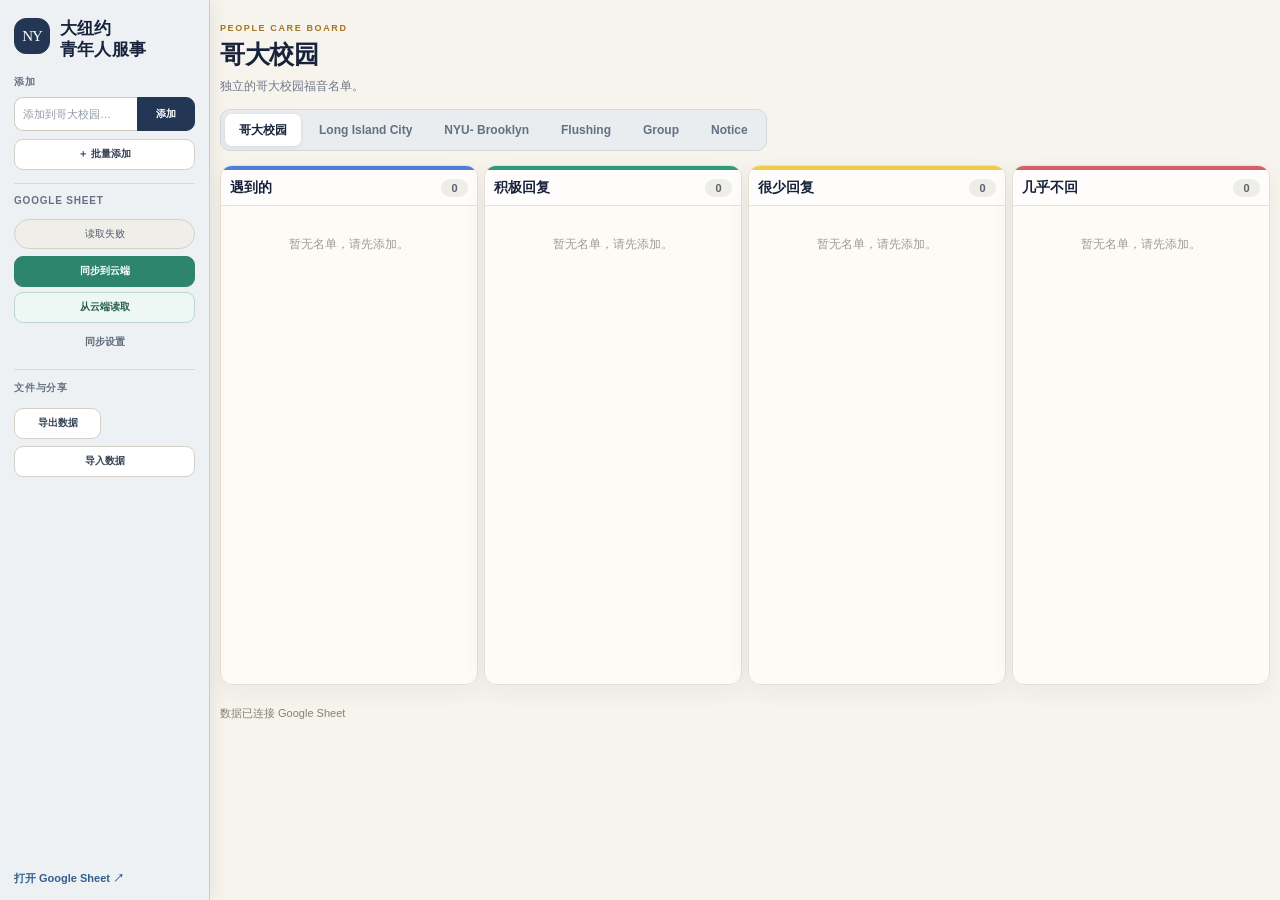
==== index.html @ de9e8e7b "Update index.html" ====
<!DOCTYPE html>
<html lang="zh-CN">
<head>
<meta charset="utf-8">
<meta name="viewport" content="width=device-width, initial-scale=1">
<title>大纽约青年人服事</title>
<link rel="icon" type="image/png" href="favicon.png">
<style>
  :root{
    --ink:#17233b; --muted:#6f7787; --paper:#fffdf8; --canvas:#f4f1e9;
    --line:#e5e0d5; --navy:#14233d; --navy-2:#223a61; --gold:#d6a954;
    --pool:#4f7ed9; --yes:#2c9b77; --maybe:#f2c94c; --no:#d45f68;
  }
  *{ box-sizing:border-box; }
  html{ color-scheme:light; }
  body{ margin:0; min-height:100vh; color:var(--ink); background:var(--canvas); font-family:"Avenir Next","PingFang SC","Microsoft YaHei",-apple-system,BlinkMacSystemFont,"Segoe UI",sans-serif; }
  button,input,textarea{ font:inherit; }
  button{ color:inherit; }
  header{ position:relative; overflow:hidden; color:#fff; background:linear-gradient(120deg,var(--navy) 0%,#1a3153 62%,#294b71 100%); }
  header::after{ content:""; position:absolute; width:380px; height:380px; right:-130px; top:-230px; border:70px solid rgba(214,169,84,.13); border-radius:50%; }
  .header-inner{ position:relative; z-index:1; max-width:1240px; margin:0 auto; padding:30px 28px 34px; display:flex; align-items:center; justify-content:space-between; gap:24px; }
  .brand{ display:flex; align-items:center; gap:16px; }
  .brand-mark{ width:48px; height:48px; display:grid; place-items:center; flex:0 0 auto; border:1px solid rgba(255,255,255,.25); border-radius:15px; color:#ffe3a5; background:rgba(255,255,255,.09); font-family:Georgia,serif; font-size:19px; letter-spacing:-1px; box-shadow:inset 0 1px rgba(255,255,255,.16); }
  .eyebrow{ margin:0 0 4px; color:#e9c77f; font-size:11px; font-weight:700; letter-spacing:.18em; text-transform:uppercase; }
  header h1{ margin:0; font-family:Georgia,"Songti SC",serif; font-size:clamp(25px,3vw,36px); font-weight:600; letter-spacing:.02em; }
  .subtitle{ margin:6px 0 0; color:rgba(255,255,255,.68); font-size:13px; }
  .sync-indicator{ min-width:132px; padding:9px 13px; border:1px solid rgba(255,255,255,.16); border-radius:999px; background:rgba(0,0,0,.12); color:rgba(255,255,255,.78); font-size:12px; text-align:center; }
  main{ width:min(1240px,calc(100% - 40px)); margin:0 auto; padding:24px 0 42px; }
  .control-panel{ margin-top:-18px; position:relative; z-index:2; padding:16px; border:1px solid rgba(221,215,202,.9); border-radius:18px; background:rgba(255,253,248,.97); box-shadow:0 15px 40px rgba(28,38,55,.10); }
  .toolbar{ display:flex; flex-wrap:wrap; align-items:center; gap:9px; }
  .add-group{ display:flex; flex:1 1 330px; min-width:260px; }
  .toolbar input[type="text"]{ width:100%; min-height:42px; padding:10px 14px; border:1px solid var(--line); border-right:0; border-radius:11px 0 0 11px; outline:none; background:#fff; color:var(--ink); }
  .toolbar input[type="text"]:focus{ border-color:#8ea5c4; box-shadow:0 0 0 3px rgba(79,126,217,.10); }
  .toolbar button,.bulk button{ min-height:38px; padding:8px 12px; border:1px solid var(--line); border-radius:10px; background:#fff; cursor:pointer; font-size:12px; font-weight:650; transition:transform .14s ease,border-color .14s ease,box-shadow .14s ease,background .14s ease; }
  .toolbar button:hover,.bulk button:hover{ transform:translateY(-1px); border-color:#c4bbab; box-shadow:0 5px 12px rgba(27,39,58,.08); }
  #addBtn{ min-width:86px; border-color:var(--navy); border-radius:0 11px 11px 0; color:#fff; background:var(--navy); }
  #addBtn:hover{ background:var(--navy-2); }
  #googleSaveBtn{ color:#fff; border-color:#2c856c; background:#2c856c; }
  #googleLoadBtn{ color:#285d50; border-color:#bad8cf; background:#edf8f4; }
  .toolbar-divider{ width:1px; height:28px; background:var(--line); margin:0 2px; }
  .bulk{ display:none; margin-top:14px; padding:16px; border:1px solid #ded7c8; border-radius:13px; background:#faf7ef; }
  .bulk-head{ display:flex; gap:8px; align-items:baseline; margin-bottom:8px; }
  .bulk textarea{ width:100%; min-height:110px; padding:11px 12px; resize:vertical; border:1px solid var(--line); border-radius:10px; outline:none; background:#fff; }
  .bulk textarea:focus{ border-color:#8ea5c4; }
  .bulk-actions{ display:flex; gap:10px; align-items:center; margin-top:9px; }
  .small,.muted{ color:var(--muted); font-size:12px; }
  .section-heading{ display:flex; justify-content:space-between; align-items:end; gap:20px; margin:27px 2px 13px; }
  .section-heading h2,.panel-heading h2{ margin:0; font-family:Georgia,"Songti SC",serif; font-size:20px; font-weight:600; }
  .section-heading p,.panel-heading p{ margin:3px 0 0; color:var(--muted); font-size:12px; }
  .columns{ display:grid; grid-template-columns:repeat(4,minmax(0,1fr)); gap:13px; }
  .col{ min-height:360px; display:flex; flex-direction:column; overflow:hidden; border:1px solid var(--line); border-radius:16px; background:rgba(255,253,248,.86); box-shadow:0 7px 24px rgba(30,39,54,.055); }
  .col h3{ margin:0; padding:15px 15px 13px; display:flex; justify-content:space-between; align-items:center; border-top:4px solid; border-bottom:1px solid var(--line); background:rgba(255,255,255,.58); font-size:14px; }
  .col[data-status="pool"] h3{ border-top-color:var(--pool); }.col[data-status="yes"] h3{ border-top-color:var(--yes); }.col[data-status="maybe"] h3{ border-top-color:var(--maybe); }.col[data-status="no"] h3{ border-top-color:var(--no); }
  .count{ min-width:27px; padding:3px 8px; border-radius:999px; color:#596174; background:#efede7; font-size:11px; font-weight:700; text-align:center; }
  .list{ flex:1; padding:11px; display:grid; grid-auto-rows:min-content; gap:8px; }
  .item{ position:relative; min-width:0; padding:10px 9px 10px 13px; display:flex; justify-content:space-between; align-items:center; gap:8px; overflow:hidden; border:1px solid #e5e1d8; border-radius:11px; background:#fff; cursor:grab; user-select:none; box-shadow:0 2px 6px rgba(20,35,61,.035); transition:transform .14s ease,border-color .14s ease,box-shadow .14s ease; }
  .item.gender-male,.item.gender-female{ border-color:#e5e1d8; background:#fff; }
  .item::before{ content:""; position:absolute; left:0; top:7px; bottom:7px; width:5px; border-radius:0 5px 5px 0; background:#c9cdd4; }
  .list .item.gender-male::before{ background:#287fc9; }
  .list .item.gender-female::before{ background:#dc5687; }
  .item:hover{ transform:translateY(-1px); border-color:#ccc3b4; box-shadow:0 7px 16px rgba(20,35,61,.08); }
  .item.dragging,.btag.dragging{ opacity:.55; transform:scale(.98); }
  .item .name{ min-width:0; overflow:hidden; text-overflow:ellipsis; white-space:nowrap; font-size:14px; font-weight:650; }
  .item .actions{ display:flex; flex:0 0 auto; gap:5px; }
  .chip{ min-height:26px; padding:3px 8px; border:1px solid #ddd8cd; border-radius:8px; color:#5d6573; background:#fbfaf7; cursor:pointer; font-size:11px; }
  .chip:hover{ color:var(--navy); border-color:#b9c5d5; background:#f2f6fb; }
  .chip.has-note::after{ content:" •"; color:#c88b21; }
  .chip.icon-btn{ width:27px; height:27px; padding:5px; display:inline-flex; align-items:center; justify-content:center; }
  .chip.icon-btn svg{ width:14px; height:14px; fill:none; stroke:currentColor; stroke-width:1.8; stroke-linecap:round; stroke-linejoin:round; }
  .empty{ padding:24px 8px; color:#a09b91; font-size:12px; text-align:center; }
  .drop-hint{ outline:2px dashed #9eafc8; outline-offset:-6px; background:#f2f6fb; }
  .bottom-panel{ margin-top:20px; padding:20px; border:1px solid var(--line); border-radius:18px; background:var(--paper); box-shadow:0 8px 28px rgba(30,39,54,.06); }
  .panel-heading{ display:flex; justify-content:space-between; align-items:start; gap:18px; margin-bottom:15px; }
  .bottom-rows{ display:grid; grid-template-columns:repeat(3,minmax(0,1fr)); gap:13px; }
  .bcol{ min-height:116px; padding:14px; border:1px solid #e3ded3; border-radius:13px; background:#faf8f3; }
  .bcol h4{ margin:0 0 11px; display:flex; align-items:center; gap:7px; font-size:13px; }
  .bcol h4::before{ content:""; width:8px; height:8px; border-radius:50%; background:#6780a3; }
  .bcol[data-bcat="member"] h4::before{ background:var(--yes); }.bcol[data-bcat="baptism"] h4::before{ background:#7189b8; }.bcol[data-bcat="friend"] h4::before{ background:var(--gold); }
  .bcount{ color:var(--muted); font-size:11px; }
  .blist{ min-height:48px; display:flex; flex-wrap:wrap; align-content:flex-start; gap:7px; }
  .btag{ padding:7px 10px; border:1px solid #ded9ce; border-radius:999px; background:#fff; cursor:grab; user-select:none; font-size:12px; line-height:1; }
  .btag.gender-male{ color:#185f9c !important; border-color:#287fc9 !important; background:#fff !important; box-shadow:inset 5px 0 #287fc9; }
  .btag.gender-female{ color:#a82e5b !important; border-color:#dc5687 !important; background:#fff !important; box-shadow:inset 5px 0 #dc5687; }
  .bcol[data-bcat="member"] .btag{ color:#246a56; border-color:#cae2da; background:#f0f8f5; }.bcol[data-bcat="baptism"] .btag{ color:#425b8b; border-color:#d2daeb; background:#f2f5fb; }.bcol[data-bcat="friend"] .btag{ color:#7c5b20; border-color:#ead9b8; background:#fff8e9; }
  .panel-note{ margin:12px 1px 0; color:var(--muted); font-size:11px; }
  .note-dialog{ width:min(470px,calc(100% - 28px)); padding:0; overflow:hidden; border:1px solid #dfd8cb; border-radius:18px; color:var(--ink); background:var(--paper); box-shadow:0 28px 80px rgba(15,27,45,.28); }
  .note-dialog::backdrop{ background:rgba(12,23,40,.56); backdrop-filter:blur(3px); }
  .note-dialog form{ padding:23px; }
  .note-dialog h2{ margin:0 0 5px; font-family:Georgia,"Songti SC",serif; font-size:22px; }
  .dialog-hint{ margin:0 0 17px; color:var(--muted); font-size:12px; }
  .note-dialog label{ display:block; margin:12px 0 6px; color:#4e5869; font-size:12px; font-weight:700; }
  #personNameInput,#personNoteInput{ width:100%; padding:10px 12px; border:1px solid var(--line); border-radius:10px; outline:none; color:var(--ink); background:#fff; }
  #personNoteInput{ min-height:150px; resize:vertical; }
  #personNameInput:focus,#personNoteInput:focus{ border-color:#7893b8; box-shadow:0 0 0 3px rgba(79,126,217,.11); }
  #personNameInput[readonly],#personNoteInput[readonly]{ background:#f3f1eb; cursor:default; }
  .gender-field{ margin-top:12px; }
  .gender-field>span{ display:block; margin-bottom:7px; color:#4e5869; font-size:12px; font-weight:700; }
  .gender-options{ display:flex; gap:20px; align-items:center; }
  .gender-option{ display:inline-flex; align-items:center; gap:6px; margin:0; color:#384152; font-size:13px; font-weight:500; cursor:pointer; }
  .gender-option input{ width:16px; height:16px; margin:0; accent-color:#3c6f9f; }
  .dialog-actions{ display:flex; justify-content:flex-end; gap:8px; margin-top:17px; }
  .dialog-actions button{ padding:8px 14px; border:1px solid var(--line); border-radius:9px; background:#fff; cursor:pointer; font-size:12px; font-weight:650; }
  .dialog-actions .primary{ color:#fff; border-color:var(--navy); background:var(--navy); }.dialog-actions .danger{ margin-right:auto; color:#b63f4a; border-color:#ebc8cb; }.dialog-actions .danger:hover{ background:#fff1f2; }
  footer{ padding:3px 20px 28px; color:#858074; font-size:11px; text-align:center; } footer a{ color:#315f8e; text-decoration:none; border-bottom:1px solid #a8bfd4; }
  @media(max-width:1000px){ .columns{grid-template-columns:repeat(2,1fr)} .col{min-height:280px} .sync-indicator{display:none} }
  @media(max-width:650px){ .header-inner{padding:23px 20px 31px}.brand-mark{width:42px;height:42px} main{width:min(100% - 24px,1240px);padding-top:15px}.control-panel{padding:12px}.toolbar-divider{display:none}.toolbar>button{flex:1 1 calc(50% - 8px)}.add-group{flex-basis:100%}.columns{grid-template-columns:1fr}.col{min-height:220px}.bottom-rows{grid-template-columns:1fr}.section-heading,.panel-heading{align-items:start;flex-direction:column;gap:4px}.bottom-panel{padding:15px}.bulk-head{align-items:start;flex-direction:column}.bulk-actions{align-items:start;flex-direction:column} }

  /* 全新应用布局：左侧操作台 + 右侧工作区 */
  .app-shell{ min-height:100vh; display:grid; grid-template-columns:286px minmax(0,1fr); }
  .sidebar{ position:sticky; top:0; height:100vh; overflow:auto; display:flex; flex-direction:column; padding:27px 22px 20px; color:#fff; background:linear-gradient(165deg,#111f36 0%,#172c49 68%,#1d3858 100%); box-shadow:10px 0 35px rgba(18,31,51,.12); }
  .sidebar header{ overflow:visible; flex:0 0 auto; background:none; }
  .sidebar header::after{ display:none; }
  .sidebar .brand{ align-items:flex-start; gap:12px; }
  .sidebar .brand-mark{ width:42px; height:42px; border-radius:12px; }
  .sidebar header h1{ max-width:170px; font-size:21px; line-height:1.25; }
  .sidebar .eyebrow{ margin-bottom:3px; font-size:8px; }
  .sidebar .subtitle{ margin:15px 0 0; padding-bottom:20px; border-bottom:1px solid rgba(255,255,255,.12); font-size:12px; }
  .control-panel{ margin:0; padding:23px 0 0; border:0; border-radius:0; color:#fff; background:none; box-shadow:none; }
  .tool-label{ margin:0 0 8px; color:rgba(255,255,255,.48); font-size:9px; font-weight:800; letter-spacing:.14em; text-transform:uppercase; }
  .control-panel button{ min-height:38px; border:1px solid rgba(255,255,255,.13); border-radius:9px; color:rgba(255,255,255,.84); background:rgba(255,255,255,.065); cursor:pointer; font-size:11px; font-weight:650; transition:background .15s ease,border-color .15s ease,transform .15s ease; }
  .control-panel button:hover{ transform:translateY(-1px); border-color:rgba(255,255,255,.24); background:rgba(255,255,255,.12); }
  .sidebar .add-group{ min-width:0; display:grid; grid-template-columns:1fr 58px; margin-bottom:8px; }
  .sidebar .add-group input{ width:100%; min-width:0; min-height:41px; padding:9px 11px; border:1px solid rgba(255,255,255,.16); border-right:0; border-radius:9px 0 0 9px; outline:none; color:#fff; background:rgba(255,255,255,.08); }
  .sidebar .add-group input::placeholder{ color:rgba(255,255,255,.38); }
  .sidebar .add-group input:focus{ border-color:rgba(230,195,125,.65); box-shadow:none; }
  .sidebar #addBtn{ min-width:0; border-color:#d8ad59; border-radius:0 9px 9px 0; color:#182841; background:#e0b864; }
  .wide-btn{ width:100%; }
  .side-section{ margin-top:22px; padding-top:18px; border-top:1px solid rgba(255,255,255,.11); display:grid; gap:7px; }
  .sidebar .sync-indicator{ display:block; min-width:0; margin-bottom:2px; padding:7px 9px; border-color:rgba(255,255,255,.10); color:rgba(255,255,255,.58); background:rgba(0,0,0,.10); font-size:10px; }
  .control-panel .sync-primary{ border-color:#4b9c82; color:#fff; background:#327c67; }
  .control-panel .text-btn{ min-height:28px; border:0; color:rgba(255,255,255,.48); background:transparent; }
  .utility-grid{ display:grid; grid-template-columns:1fr 1fr; gap:7px; }
  .utility-grid button:last-child{ grid-column:1/-1; }
  .sidebar .bulk{ margin-top:9px; padding:11px; border-color:rgba(255,255,255,.12); color:#fff; background:rgba(0,0,0,.12); }
  .sidebar .bulk-head{ flex-direction:column; align-items:flex-start; gap:2px; }
  .sidebar .bulk textarea{ min-height:82px; border-color:rgba(255,255,255,.15); color:#fff; background:rgba(255,255,255,.07); }
  .sidebar .bulk textarea::placeholder{ color:rgba(255,255,255,.35); }
  .sidebar .bulk-actions{ align-items:flex-start; flex-direction:column; }
  .sidebar .small,.sidebar .muted{ color:rgba(255,255,255,.48); font-size:10px; }
  .sheet-link{ margin-top:auto; padding-top:22px; color:#e0bf7d; font-size:11px; text-decoration:none; }
  .workspace{ width:auto; max-width:none; margin:0; padding:34px 34px 20px; overflow:hidden; }
  .workspace-heading{ display:flex; align-items:end; justify-content:space-between; margin:0 0 21px; }
  .workspace-heading h2{ margin:0; font-family:Georgia,"Songti SC",serif; font-size:30px; font-weight:600; }
  .workspace-heading>div>p:last-child{ margin:7px 0 0; color:var(--muted); font-size:12px; }
  .eyebrow.dark{ margin-bottom:5px; color:#a67524; font-size:9px; }
  .workspace-layout{ display:grid; grid-template-columns:minmax(0,1fr) 255px; gap:17px; align-items:start; }
  .columns{ grid-template-columns:repeat(2,minmax(0,1fr)); gap:15px; }
  .col{ min-height:290px; border-radius:18px; }
  .col h3{ padding:14px 15px 12px; border-top-width:5px; }
  .bottom-panel{ position:sticky; top:20px; margin:0; min-height:595px; padding:18px; border-radius:18px; }
  .bottom-panel .panel-heading{ margin-bottom:16px; }
  .bottom-panel .panel-heading h2{ font-size:19px; }
  .bottom-rows{ grid-template-columns:1fr; gap:12px; }
  .bcol{ min-height:170px; }
  .blist{ min-height:100px; }
  .panel-note{ margin-top:15px; line-height:1.6; }
  .workspace footer{ padding:21px 0 0; text-align:left; }
  @media(max-width:1050px){ .app-shell{grid-template-columns:240px minmax(0,1fr)}.sidebar{padding-left:17px;padding-right:17px}.workspace{padding:28px 24px}.workspace-layout{grid-template-columns:1fr}.bottom-panel{position:static;min-height:0}.bottom-rows{grid-template-columns:repeat(3,minmax(0,1fr))}.bcol{min-height:120px}.blist{min-height:55px} }
  @media(max-width:760px){ .app-shell{display:block}.sidebar{position:relative;height:auto;overflow:visible;padding:20px}.sidebar header h1{max-width:none}.sidebar .subtitle{padding-bottom:15px}.control-panel{padding-top:16px}.side-section{margin-top:14px;padding-top:14px}.sheet-link{display:inline-block;margin-top:18px;padding-top:0}.workspace{padding:25px 14px}.workspace-heading h2{font-size:26px}.columns{grid-template-columns:1fr}.col{min-height:220px}.bottom-rows{grid-template-columns:1fr}.utility-grid{grid-template-columns:repeat(3,1fr)}.utility-grid button:last-child{grid-column:auto} }

  /* 紧凑桌面布局：同屏显示四个状态列 */
  .app-shell{ grid-template-columns:210px minmax(0,1fr); }
  .sidebar{ padding:18px 14px 14px; }
  .sidebar .brand-mark{ width:36px; height:36px; }
  .sidebar header h1{ max-width:128px; font-size:17px; }
  .sidebar .subtitle{ margin-top:10px; padding-bottom:13px; font-size:10px; }
  .control-panel{ padding-top:14px; }
  .control-panel button{ min-height:31px; font-size:10px; }
  .sidebar .add-group input{ min-height:34px; padding:6px 8px; font-size:11px; }
  .side-section{ margin-top:13px; padding-top:11px; gap:5px; }
  .workspace{ padding:23px 19px 15px; }
  .workspace-heading{ margin-bottom:14px; }
  .workspace-heading h2{ font-size:25px; }
  .workspace-layout{ grid-template-columns:minmax(0,1fr) 180px; gap:9px; }
  .columns{ grid-template-columns:repeat(4,minmax(0,1fr)); gap:8px; }
  .col{ min-height:520px; border-radius:12px; }
  .col h3{ padding:9px 9px 8px; border-top-width:4px; }
  .col .list{ padding:6px; gap:5px; }
  .col .item{ padding:7px 5px 7px 9px; gap:3px; border-radius:8px; }
  .col .item .name{ font-size:11px; }
  .col .item .actions{ gap:2px; }
  .col .chip{ min-height:22px; padding:2px 4px; font-size:9px; }
  .col .chip.icon-btn{ width:22px; height:22px; padding:4px; }
  .bottom-panel{ top:12px; min-height:520px; padding:11px; border-radius:12px; }
  .bottom-panel .panel-heading{ margin-bottom:11px; }
  .bottom-panel .panel-heading h2{ font-size:16px; }
  .bcol{ min-height:140px; padding:9px; }
  .blist{ min-height:78px; gap:4px; }
  .btag{ padding:5px 7px; font-size:10px; }
  @media(max-width:1150px){ .workspace-layout{grid-template-columns:1fr}.bottom-panel{position:static;min-height:0}.bottom-rows{grid-template-columns:repeat(3,minmax(0,1fr))}.bcol{min-height:105px}.blist{min-height:48px} }
  @media(max-width:900px){ .columns{grid-template-columns:repeat(2,1fr)}.col{min-height:280px} }
  @media(max-width:760px){ .app-shell{display:block}.columns{grid-template-columns:1fr}.sidebar{padding:18px}.workspace{padding:22px 12px} }

  /* 分类置顶 */
  .workspace-layout{ width:100%; min-width:0; display:flex; flex-direction:column; align-items:stretch; gap:10px; }
  .bottom-panel{ position:static; order:-1; min-height:0; padding:12px; }
  .bottom-panel .panel-heading{ margin-bottom:9px; }
  .bottom-rows{ grid-template-columns:repeat(3,minmax(0,1fr)); gap:9px; }
  .bcol{ min-height:82px; }
  .blist{ min-height:38px; }
  .board-area{ order:1; width:100%; min-width:0; }
  .board-area .columns{ width:100%; }
  @media(max-width:760px){ .bottom-rows{grid-template-columns:1fr} }

  /* 最大化四列看板宽度 */
  .app-shell{ grid-template-columns:210px minmax(0,1fr); }
  .sidebar{ padding-left:14px; padding-right:14px; }
  .sidebar .brand{ gap:10px; }
  .sidebar .brand-mark{ width:36px; height:36px; font-size:15px; }
  .sidebar header h1{ max-width:135px; font-size:17px; }
  .sidebar .eyebrow{ display:none; }
  .workspace{ padding-left:10px; padding-right:10px; }
  .columns{ grid-template-columns:repeat(4,minmax(0,1fr)); gap:6px; }
  .col .item{ padding:10px 7px 10px 11px; }
  .col .item .name{ font-size:15px; line-height:1.3; }
  .col .chip{ min-height:25px; padding:3px 6px; font-size:10px; }
  .col .chip.icon-btn{ width:25px; height:25px; padding:5px; }
  .bottom-panel{ padding:8px; }
  .bottom-panel .panel-heading{ display:none; }
  @media(max-width:780px){ .columns{grid-template-columns:repeat(2,1fr)} }
  @media(max-width:580px){ .app-shell{display:block}.columns{grid-template-columns:1fr} }

  /* 详情与编辑使用不同的阅读体验 */
  .note-dialog{ width:min(590px,calc(100% - 28px)); }
  .note-dialog form{ padding:22px 24px; }
  .note-dialog h2{ font-size:19px; line-height:1.35; }
  .note-dialog .dialog-hint{ margin-bottom:14px; font-size:11px; }
  .note-dialog label{ margin-top:10px; font-size:11px; }
  #personNameInput,#personNoteInput{ padding:9px 11px; font-size:13px; }
  #personNoteInput{ min-height:230px; line-height:1.65; }
  .note-dialog.view-mode{ width:min(540px,calc(100% - 28px)); }
  .note-dialog.view-mode form{ padding:27px 29px 23px; }
  .note-dialog.view-mode h2{ padding-bottom:12px; border-bottom:1px solid #e6dfd2; font-family:Georgia,"Songti SC",serif; font-size:22px; }
  .note-dialog.view-mode .dialog-hint{ color:#9a8661; letter-spacing:.08em; }
  .note-dialog.view-mode label[for="personNameInput"],
  .note-dialog.view-mode #personNameInput,
  .note-dialog.view-mode .gender-field{ display:none; }
  .note-dialog.view-mode label[for="personNoteInput"]{ margin-top:17px; color:#9a8661; font-size:10px; letter-spacing:.12em; }
  .note-dialog.view-mode #personNoteInput{ min-height:250px; padding:4px 0; border:0; color:#384152; background:transparent; box-shadow:none; resize:none; font-family:Georgia,"Songti SC",serif; font-size:14px; line-height:1.9; }
  .note-dialog.view-mode .dialog-actions{ margin-top:7px; padding-top:14px; border-top:1px solid #e6dfd2; }
  .note-dialog.edit-mode #personNoteInput{ min-height:280px; }
  @media(max-width:580px){ .note-dialog form,.note-dialog.view-mode form{padding:20px}.note-dialog.view-mode #personNoteInput{min-height:210px}.note-dialog.edit-mode #personNoteInput{min-height:230px} }
  @media(max-width:760px){
    #personNameInput,#personNoteInput,#noticeInput{ font-size:16px; }
    .note-dialog.view-mode #personNoteInput{ font-size:16px; }
  }

  /* 统一为适合中文屏幕阅读的字体 */
  body,button,input,textarea{
    font-family:"PingFang SC","Hiragino Sans GB","Microsoft YaHei","Noto Sans CJK SC",-apple-system,BlinkMacSystemFont,"Segoe UI",sans-serif;
  }
  header h1,.workspace-heading h2,.panel-heading h2,.col h3,.note-dialog h2,
  .note-dialog.view-mode h2,.note-dialog.view-mode #personNoteInput{
    font-family:inherit;
  }
  header h1{ font-weight:650; letter-spacing:.01em; }
  .workspace-heading h2{ font-weight:650; letter-spacing:-.02em; }
  .col h3{ font-weight:650; letter-spacing:0; }
  .note-dialog h2,.note-dialog.view-mode h2{ font-weight:650; letter-spacing:0; }
  .note-dialog.view-mode #personNoteInput{ font-weight:400; letter-spacing:.01em; line-height:1.8; }

  /* 朴素清晰的左侧工具栏 */
  .sidebar{
    color:#263247;
    background:#edf1f4;
    border-right:1px solid #c5cdd7;
    box-shadow:4px 0 14px rgba(30,46,68,.07);
  }
  .workspace{ background:#f7f4ed; }
  .sidebar .brand-mark{
    color:#fff;
    border-color:#233754;
    background:#233754;
    box-shadow:none;
  }
  .sidebar header h1{ color:#17233b; font-weight:700; }
  .sidebar header h1 span{ display:block; }
  .sidebar .subtitle{
    color:#687184;
    border-bottom-color:#ded9cf;
    font-size:11px;
  }
  .tool-label{
    color:#687184;
    font-size:10px;
    letter-spacing:.08em;
  }
  .control-panel{ color:#263247; }
  .control-panel button{
    color:#344054;
    border-color:#d4d0c7;
    background:#fff;
    box-shadow:none;
  }
  .control-panel button:hover{
    color:#17233b;
    border-color:#9ca8b8;
    background:#f3f5f7;
    box-shadow:none;
  }
  .sidebar .add-group input{
    color:#17233b;
    border-color:#cfcac0;
    background:#fff;
  }
  .sidebar .add-group input::placeholder{ color:#9299a5; }
  .sidebar .add-group input:focus{ border-color:#607b9e; }
  .sidebar #addBtn{
    color:#fff;
    border-color:#233754;
    background:#233754;
  }
  .side-section{ border-top-color:#ded9cf; }
  .sidebar .sync-indicator{
    color:#526071;
    border-color:#d4d0c7;
    background:#f0eee8;
  }
  .control-panel .sync-primary{
    color:#fff;
    border-color:#2f7c65;
    background:#2f7c65;
  }
  .control-panel .text-btn{ color:#5f6c7c; background:transparent; }
  .sidebar .bulk{
    color:#263247;
    border-color:#d4d0c7;
    background:#f2f0ea;
  }
  .sidebar .bulk textarea{
    color:#17233b;
    border-color:#cbc6bc;
    background:#fff;
  }
  .sidebar .bulk textarea::placeholder{ color:#999; }
  .sidebar .small,.sidebar .muted{ color:#687184; }
  .sheet-link{ color:#315f8e; font-weight:600; }

  /* 管理系统式双视图 */
  .view-tabs{
    display:flex;
    gap:4px;
    width:max-content;
    margin:0 0 14px;
    padding:4px;
    border:1px solid #d4d8dd;
    border-radius:10px;
    background:#e9edf0;
  }
  .view-tab{
    min-height:32px;
    padding:6px 14px;
    border:0;
    border-radius:7px;
    color:#647083;
    background:transparent;
    cursor:pointer;
    font-size:12px;
    font-weight:650;
  }
  .view-tab.active{
    color:#17233b;
    background:#fff;
    box-shadow:0 1px 5px rgba(30,45,66,.10);
  }
  .workspace-layout{ display:block; }
  .board-area,.bottom-panel{ width:100%; }
  .bottom-panel{ display:none; min-height:0; margin:0; padding:20px; }
  .workspace-layout[data-view="categories"] .board-area{ display:none; }
  .workspace-layout[data-view="categories"] .bottom-panel{ display:block; }
  .workspace-layout[data-view="notice"] .board-area{ display:none; }
  .workspace-layout[data-view="notice"] .notice-panel{ display:block; }
  .category-intro{ margin-bottom:17px; padding-bottom:14px; border-bottom:1px solid #ded9cf; }
  .category-intro h3{ margin:0; color:#17233b; font-size:18px; }
  .category-intro p{ margin:5px 0 0; color:#687184; font-size:11px; }
  .bottom-panel .bottom-rows{ grid-template-columns:repeat(3,minmax(0,1fr)); gap:14px; }
  .bottom-panel .bcol{ min-height:330px; padding:16px; background:#fff; }
  .bottom-panel .blist{ min-height:260px; align-content:flex-start; }
  .bottom-panel .btag{ padding:8px 11px; font-size:12px; }
  .notice-panel{ display:none; width:100%; max-width:820px; padding:22px; border:1px solid #d9d5cc; border-radius:14px; background:#fffdf8; box-shadow:0 7px 24px rgba(30,39,54,.055); }
  .notice-compose{ display:grid; grid-template-columns:minmax(0,1fr) auto; gap:9px; padding-bottom:18px; border-bottom:1px solid #e3ded4; }
  #noticeInput{ width:100%; min-height:42px; padding:10px 12px; border:1px solid #cbc7be; border-radius:9px; outline:none; resize:vertical; font-size:13px; }
  #noticeInput:focus{ border-color:#7188a7; box-shadow:0 0 0 3px rgba(79,126,217,.10); }
  #noticeAddBtn{ align-self:start; min-height:42px; padding:8px 17px; border:1px solid #233754; border-radius:9px; color:#fff; background:#233754; cursor:pointer; font-size:12px; font-weight:650; }
  .notice-list{ display:grid; gap:10px; margin-top:17px; }
  .notice-item{ padding:15px 16px; border-left:4px solid #f2c94c; border-radius:3px 10px 10px 3px; background:#f8f7f3; }
  .notice-text{ margin:0; color:#263247; font-size:13px; line-height:1.7; white-space:pre-wrap; overflow-wrap:anywhere; }
  .notice-meta{ display:flex; justify-content:space-between; align-items:center; gap:10px; margin-top:9px; color:#8a9099; font-size:10px; }
  .notice-actions{ display:flex; gap:5px; }
  .notice-actions button{ padding:3px 7px; border:1px solid #d5d1c8; border-radius:6px; color:#596577; background:#fff; cursor:pointer; font-size:10px; }
  .notice-empty{ padding:35px 10px; color:#969ba3; font-size:12px; text-align:center; }
  @media(max-width:760px){ .view-tabs{width:100%}.view-tab{flex:1}.bottom-panel .bottom-rows{grid-template-columns:1fr}.bottom-panel .bcol{min-height:180px}.bottom-panel .blist{min-height:110px} }
</style>
</head>
<body>
<div class="app-shell">
<aside class="sidebar">
  <header>
    <div class="brand">
      <div class="brand-mark" aria-hidden="true">NY</div>
      <div>
        <p class="eyebrow">New York Young Gospel</p>
        <h1><span>大纽约</span><span>青年人服事</span></h1>
      </div>
    </div>
  </header>

  <section class="control-panel" aria-label="名单工具">
    <p class="tool-label">添加</p>
    <div class="add-group">
      <input id="newName" type="text" placeholder="添加到哥大校园…">
      <button id="addBtn">添加</button>
    </div>
    <button id="toggleBulkBtn" class="wide-btn">＋ 批量添加</button>

    <div id="bulkBox" class="bulk">
      <div class="bulk-head">
        <strong>批量添加</strong>
        <span class="muted">使用换行或逗号分隔姓名</span>
      </div>
      <textarea id="bulkInput" placeholder="张三&#10;李四&#10;王五"></textarea>
      <div class="bulk-actions">
        <button id="bulkAddBtn">添加到遇到的</button>
        <label class="small"><input id="allowDup" type="checkbox"> 允许重名</label>
      </div>
    </div>

    <div class="side-section">
      <p class="tool-label">Google Sheet</p>
      <span id="googleSyncStatus" class="sync-indicator">准备同步</span>
      <button id="googleSaveBtn" class="wide-btn sync-primary">同步到云端</button>
      <button id="googleLoadBtn" class="wide-btn">从云端读取</button>
      <button id="googleSetupBtn" class="text-btn">同步设置</button>
    </div>

    <div class="side-section">
      <p class="tool-label">文件与分享</p>
      <div class="utility-grid">
        <button id="exportBtn">导出数据</button>
        <input id="importFile" type="file" accept=".json" style="display:none">
        <button id="importBtn">导入数据</button>
      </div>
    </div>
  </section>
  <a class="sheet-link" href="https://docs.google.com/spreadsheets/d/15uMfJDmleLfw2-2PaLVU_8a-zSGn7-T8qbXu_082VXs/edit?usp=sharing" target="_blank" rel="noopener noreferrer">打开 Google Sheet ↗</a>
</aside>

<main class="workspace">
  <div class="workspace-heading">
    <div>
      <p class="eyebrow dark">People Care Board</p>
      <h2 id="workspaceTitle">哥大校园</h2>
      <p id="workspaceDescription">独立的哥大校园福音名单。</p>
    </div>
  </div>

  <nav class="view-tabs" aria-label="工作区视图">
    <button type="button" class="view-tab active" data-view-target="fall2026">哥大校园</button>
    <button type="button" class="view-tab" data-view-target="board">Long Island City</button>
    <button type="button" class="view-tab" data-view-target="nyuBrooklyn">NYU- Brooklyn</button>
    <button type="button" class="view-tab" data-view-target="flushing">Flushing</button>
    <button type="button" class="view-tab" data-view-target="categories">Group</button>
    <button type="button" class="view-tab" data-view-target="notice">Notice</button>
  </nav>

  <div class="workspace-layout" data-view="board">
    <section class="board-area" aria-label="邀请进度">
      <div class="columns">
        <section class="col" data-status="pool">
          <h3><span>遇到的</span><span class="count" id="count-pool">0</span></h3>
          <div class="list" id="list-pool"></div>
        </section>
        <section class="col" data-status="yes">
          <h3><span>积极回复</span><span class="count" id="count-yes">0</span></h3>
          <div class="list" id="list-yes"></div>
        </section>
        <section class="col" data-status="maybe">
          <h3><span>很少回复</span><span class="count" id="count-maybe">0</span></h3>
          <div class="list" id="list-maybe"></div>
        </section>
        <section class="col" data-status="no">
          <h3><span>几乎不回</span><span class="count" id="count-no">0</span></h3>
          <div class="list" id="list-no"></div>
        </section>
      </div>
    </section>

    <section class="bottom-panel">
      <div class="category-intro">
        <h3>按身份整理名单</h3>
        <p>在三个区域之间拖动姓名，即可更新归类。</p>
      </div>
      <div class="bottom-rows">
        <div class="bcol" data-bcat="member">
          <h4>弟兄姊妹 <span class="bcount" id="bcount-member">0</span></h4>
          <div class="blist" id="list-member"></div>
        </div>
        <div class="bcol" data-bcat="baptism">
          <h4>预备受浸 <span class="bcount" id="bcount-baptism">0</span></h4>
          <div class="blist" id="list-baptism"></div>
        </div>
        <div class="bcol" data-bcat="friend">
          <h4>福音朋友 <span class="bcount" id="bcount-friend">0</span></h4>
          <div class="blist" id="list-friend"></div>
        </div>
      </div>
      <p class="panel-note">新增默认进入「福音朋友」</p>
    </section>

    <section class="notice-panel" aria-label="公告">
      <div class="notice-compose">
        <textarea id="noticeInput" rows="2" placeholder="写一条新公告…"></textarea>
        <button type="button" id="noticeAddBtn">发布公告</button>
      </div>
      <div id="noticeList" class="notice-list"></div>
    </section>
  </div>
  <footer>数据已连接 Google Sheet</footer>
</main>
</div>
<dialog id="personNoteDialog" class="note-dialog">
  <form method="dialog">
    <h2 id="personNoteTitle">详情</h2>
    <p id="personNoteHint" class="dialog-hint">查看详细信息。</p>
    <label for="personNameInput">姓名</label>
    <input id="personNameInput" type="text">
    <div class="gender-field" role="group" aria-label="性别">
      <div class="gender-options">
        <label class="gender-option"><input type="radio" name="personGender" value="male"> 男</label>
        <label class="gender-option"><input type="radio" name="personGender" value="female"> 女</label>
      </div>
    </div>
    <label for="personNoteInput">备注</label>
    <textarea id="personNoteInput" placeholder="记录联系方式、邀请进度或其他信息…"></textarea>
    <div class="dialog-actions">
      <button type="button" id="deletePersonBtn" class="danger">删除</button>
      <button type="button" id="cancelPersonNoteBtn">关闭</button>
      <button type="submit" id="savePersonNoteBtn" class="primary" value="save">保存</button>
    </div>
  </form>
</dialog>
<script>
(function(){
  const $  = (sel)=>document.querySelector(sel);
  const $$ = (sel)=>Array.from(document.querySelectorAll(sel));
  const storeKey = 'invite_manager_v2';
  const cloudBaseKey = 'invite_manager_cloud_base_v1';

  const MAIN_STATUS_LABEL = { pool:"遇到的", yes:"积极回复", maybe:"很少回复", no:"几乎不回" };
  const FALL_STATUS_LABEL = { pool:"遇到的", yes:"积极回复", maybe:"很少回复", no:"几乎不回" };
  let activeListKey = 'fall2026';

  function updateStatusHeadings(){
    const labels = activeListKey === 'main' ? MAIN_STATUS_LABEL : FALL_STATUS_LABEL;
    ['pool','yes','maybe','no'].forEach(status=>{
      const title = document.querySelector(`.col[data-status="${status}"] h3 span:first-child`);
      if(title) title.textContent = labels[status];
    });
  }

  function emptyListData(){
    return {
      people: [], statuses: {},
      order: { pool:[], yes:[], maybe:[], no:[] },
      personNotes: {}
    };
  }

  function getListData(state, key=activeListKey){
    if(key === 'main') return state;
    state.campaigns = state.campaigns || {};
    state.campaigns[key] = state.campaigns[key] || emptyListData();
    return state.campaigns[key];
  }

  // —— 下方分类映射：id -> 'member' | 'baptism' | 'friend'
  function ensureBottomTypes(state){
    if(!state.bottomTypes) state.bottomTypes = {};
    const fallPeople = state.campaigns?.fall2026?.people || [];
    const nyuPeople = state.campaigns?.nyuBrooklyn?.people || [];
    const flushingPeople = state.campaigns?.flushing?.people || [];
    const allPeople = (state.people||[]).concat(fallPeople, nyuPeople, flushingPeople);
    const valid = new Set(allPeople.map(p=>p.id));
    Object.keys(state.bottomTypes).forEach(id=>{ if(!valid.has(id)) delete state.bottomTypes[id]; });
    allPeople.forEach(p=>{ if(!state.bottomTypes[p.id]) state.bottomTypes[p.id] = 'friend'; });
  }

  // —— 载入（带自修复：四列顺序 + 底部分类/顺序）
  function load(){
    const raw = localStorage.getItem(storeKey);
    if(!raw){
      const init = {
        people: [], statuses: {}, history: [],
        order: { pool:[], yes:[], maybe:[], no:[] },
        bottomTypes: {},
        bottomOrder: { member:[], baptism:[], friend:[] },
        personNotes: {}, // personId -> note 文本
        deletedPeople: { main:[], fall2026:[], nyuBrooklyn:[], flushing:[] },
        campaigns: { fall2026: emptyListData(), nyuBrooklyn: emptyListData(), flushing: emptyListData() },
        notices: []
      };
      localStorage.setItem(storeKey, JSON.stringify(init));
      return init;
    }
    let state; try{ state = JSON.parse(raw); }catch{ state = {}; }

    if(!state.people)   state.people   = [];
    if(!state.statuses) state.statuses = {};
    if(!state.history)  state.history  = [];
    if(!state.order)    state.order    = { pool:[], yes:[], maybe:[], no:[] };
    if(!state.bottomTypes)  state.bottomTypes  = {};
    if(!state.bottomOrder)  state.bottomOrder  = { member:[], baptism:[], friend:[] };
    if(!state.personNotes) state.personNotes = {};
    if(!state.deletedPeople) state.deletedPeople = { main:[], fall2026:[], nyuBrooklyn:[], flushing:[] };
    if(!Array.isArray(state.deletedPeople.main)) state.deletedPeople.main = [];
    if(!Array.isArray(state.deletedPeople.fall2026)) state.deletedPeople.fall2026 = [];
    if(!Array.isArray(state.deletedPeople.nyuBrooklyn)) state.deletedPeople.nyuBrooklyn = [];
    if(!Array.isArray(state.deletedPeople.flushing)) state.deletedPeople.flushing = [];
    if(!state.campaigns) state.campaigns = {};
    if(!state.campaigns.fall2026) state.campaigns.fall2026 = emptyListData();
    if(!state.campaigns.nyuBrooklyn) state.campaigns.nyuBrooklyn = emptyListData();
    if(!state.campaigns.flushing) state.campaigns.flushing = emptyListData();
    if(!Array.isArray(state.notices)) state.notices = [];

    const fall = state.campaigns.fall2026;
    if(!fall.people) fall.people = [];
    if(!fall.statuses) fall.statuses = {};
    if(!fall.order) fall.order = { pool:[], yes:[], maybe:[], no:[] };
    if(!fall.personNotes) fall.personNotes = {};

    const nyu = state.campaigns.nyuBrooklyn;
    if(!nyu.people) nyu.people = [];
    if(!nyu.statuses) nyu.statuses = {};
    if(!nyu.order) nyu.order = { pool:[], yes:[], maybe:[], no:[] };
    if(!nyu.personNotes) nyu.personNotes = {};


    const flushing = state.campaigns.flushing;
    if(!flushing.people) flushing.people = [];
    if(!flushing.statuses) flushing.statuses = {};
    if(!flushing.order) flushing.order = { pool:[], yes:[], maybe:[], no:[] };
    if(!flushing.personNotes) flushing.personNotes = {};

    ensureBottomTypes(state);

    // 顶部四列顺序自修复
    const validIds = new Set(state.people.map(p=>p.id));
    const bySt = { pool:[], yes:[], maybe:[], no:[] };
    state.people.forEach(p=>{
      const st = state.statuses[p.id] || 'pool';
      bySt[st].push(p.id);
    });
    ['pool','yes','maybe','no'].forEach(st=>{
      state.order[st] = (state.order[st]||[]).filter(id => validIds.has(id) && bySt[st].includes(id));
      bySt[st].forEach(id=>{ if(!state.order[st].includes(id)) state.order[st].push(id); });
    });

    // 开学季四列顺序自修复（独立于主名单）
    const fallIds = new Set(fall.people.map(p=>p.id));
    const fallBySt = { pool:[], yes:[], maybe:[], no:[] };
    fall.people.forEach(p=> fallBySt[fall.statuses[p.id] || 'pool'].push(p.id));
    ['pool','yes','maybe','no'].forEach(st=>{
      fall.order[st] = (fall.order[st]||[]).filter(id=>fallIds.has(id) && fallBySt[st].includes(id));
      fallBySt[st].forEach(id=>{ if(!fall.order[st].includes(id)) fall.order[st].push(id); });
    });

    // NYU- Brooklyn 四列顺序自修复（独立名单）
    const nyuIds = new Set(nyu.people.map(p=>p.id));
    const nyuBySt = { pool:[], yes:[], maybe:[], no:[] };
    nyu.people.forEach(p=> nyuBySt[nyu.statuses[p.id] || 'pool'].push(p.id));
    ['pool','yes','maybe','no'].forEach(st=>{
      nyu.order[st] = (nyu.order[st]||[]).filter(id=>nyuIds.has(id) && nyuBySt[st].includes(id));
      nyuBySt[st].forEach(id=>{ if(!nyu.order[st].includes(id)) nyu.order[st].push(id); });
    });


    // Flushing 四列顺序自修复（独立名单）
    const flushingIds = new Set(flushing.people.map(p=>p.id));
    const flushingBySt = { pool:[], yes:[], maybe:[], no:[] };
    flushing.people.forEach(p=> flushingBySt[flushing.statuses[p.id] || 'pool'].push(p.id));
    ['pool','yes','maybe','no'].forEach(st=>{
      flushing.order[st] = (flushing.order[st]||[]).filter(id=>flushingIds.has(id) && flushingBySt[st].includes(id));
      flushingBySt[st].forEach(id=>{ if(!flushing.order[st].includes(id)) flushing.order[st].push(id); });
    });

    // Group 顺序自修复（主名单 + 开学季名单）
    const bottomValidIds = new Set([...validIds, ...fallIds, ...nyuIds, ...flushingIds]);
    ['member','baptism','friend'].forEach(k=>{
      state.bottomOrder[k] = [...new Set(state.bottomOrder[k]||[])]
        .filter(id=>bottomValidIds.has(id) && state.bottomTypes[id] === k);
    });
    state.people.concat(fall.people, nyu.people, flushing.people).forEach(p=>{
      const cat = state.bottomTypes[p.id] || 'friend';
      const arr = state.bottomOrder[cat];
      if(!arr.includes(p.id)) arr.push(p.id);
    });

    return state;
  }
  let autoSyncEnabled = false;
  let autoSyncTimer = null;
  let localChangesPending = false;
  let localRevision = 0;
  let syncInFlight = false;
  let syncRetryDelay = 2000;

  function save(state){
    localStorage.setItem(storeKey, JSON.stringify(state));
    localRevision += 1;
    if(autoSyncEnabled){
      localChangesPending = true;
      scheduleAutoSync();
    }
  }

  function loadCloudBase(){
    try{ return JSON.parse(localStorage.getItem(cloudBaseKey) || 'null'); }catch(_){ return null; }
  }

  function saveCloudBase(state){
    if(state) localStorage.setItem(cloudBaseKey, JSON.stringify(state));
  }

  function normalizedName(name){ return (name||'').trim().replace(/\s+/g,' '); }
  function existsByName(data, name){
    const target = name.toLowerCase();
    return data.people.some(p => (p.name||'').trim().toLowerCase() === target);
  }

  function addPerson(name, allowDup=false){
    const state = load();
    const data = getListData(state);
    const nm = normalizedName(name);
    if(!nm) return;
    if(!allowDup && existsByName(data, nm)) return;
    const id = 'p_' + Math.random().toString(36).slice(2,10);
    data.people.push({id, name: nm});
    data.statuses[id] = 'pool';

    // 最新添加的人放在“邀请”最前面。
    if(!data.order) data.order = { pool:[], yes:[], maybe:[], no:[] };
    data.order.pool.unshift(id);

    // 下方分类与顺序
    ensureBottomTypes(state);
    state.bottomTypes[id] = 'friend';
    if(!state.bottomOrder) state.bottomOrder = { member:[], baptism:[], friend:[] };
    state.bottomOrder.friend.unshift(id);

    save(state); render();
  }

  function bulkAdd(text, allowDup=false){
    const sep = /[,\n\r;、，；]+/;
    const parts = (text||'').split(sep).map(s => normalizedName(s)).filter(Boolean);
    const state = load();
    const data = getListData(state);
    const addedIds = [];
    parts.forEach(nm=>{
      if(!allowDup && existsByName(data, nm)) return;
      const id = 'p_' + Math.random().toString(36).slice(2,10);
      data.people.push({id, name: nm});
      data.statuses[id] = 'pool';
      if(!data.order) data.order = { pool:[], yes:[], maybe:[], no:[] };
      addedIds.push(id);
      ensureBottomTypes(state);
      if(!state.bottomOrder) state.bottomOrder = { member:[], baptism:[], friend:[] };
      state.bottomTypes[id] = 'friend';
    });
    // 整批放到最前面，并保持本次输入的姓名顺序。
    data.order.pool = addedIds.concat(data.order.pool);
    state.bottomOrder.friend = addedIds.concat(state.bottomOrder.friend);
    save(state); render();
  }

  function setStatus(id, status){
    const state = load();
    getListData(state).statuses[id] = status;
    save(state);
    render();
  }

  // —— 渲染
  function render(){
    const state = load();
    const data = getListData(state);
    const lists = { pool: $('#list-pool'), yes: $('#list-yes'), maybe: $('#list-maybe'), no: $('#list-no') };
    Object.values(lists).forEach(ul => ul.innerHTML='');

    const id2p = {}; (data.people||[]).forEach(p=> id2p[p.id]=p);

    ['pool','yes','maybe','no'].forEach(st=>{
      const ul = lists[st];
      let ids = (data.order && data.order[st]) ? data.order[st].slice() : [];
      if(!ids || ids.length === 0){
        ids = (data.people||[])
          .filter(p => (data.statuses[p.id] || 'pool') === st)
          .map(p => p.id);
      }
      let has = false;
      ids.forEach(id=>{
        const p = id2p[id];
        if(!p) return;
        const cur = data.statuses[p.id] || 'pool';
        if(cur !== st) return;
        const el = document.createElement('div');
        el.className = 'item' + (p.gender === 'male' ? ' gender-male' : (p.gender === 'female' ? ' gender-female' : ''));
        el.draggable = true; el.dataset.id = p.id;
        el.innerHTML = `
          <span class="name">${escapeHTML(p.name)}</span>
          <span class="actions">
            <button class="chip${(data.personNotes[p.id]||'').trim() ? ' has-note' : ''}" data-action="details">详情</button>
            <button class="chip icon-btn" data-action="rename" title="编辑姓名和备注" aria-label="编辑姓名和备注">
              <svg viewBox="0 0 24 24" aria-hidden="true"><path d="M12 20h9"/><path d="M16.5 3.5a2.12 2.12 0 0 1 3 3L8 18l-4 1 1-4Z"/></svg>
            </button>
          </span>`;
        ul.appendChild(el); has = true;
      });
      if(!has) ul.innerHTML = '<div class="empty">暂无名单，请先添加。</div>';
    });

    enableDnDSortable();     // 顶部四列：可插队拖拽 + 跨列
    enableItemActions();
    renderCounts();
    renderBottomPanel();
    renderNotices();

  }

  function renderCounts(){
    const state = load();
    const data = getListData(state);
    const counts = { pool:0, yes:0, no:0, maybe:0 };
    data.people.forEach(p => { counts[data.statuses[p.id] || 'pool']++; });
    $('#count-pool').textContent = counts.pool;
    $('#count-yes').textContent = counts.yes;
    $('#count-no').textContent = counts.no;
    $('#count-maybe').textContent = counts.maybe;
  }

  function renderNotices(){
    const state = load();
    const list = $('#noticeList');
    if(!list) return;
    list.innerHTML = '';
    const notices = (state.notices||[]).slice().sort((a,b)=>(b.createdAt||'').localeCompare(a.createdAt||''));
    if(!notices.length){
      list.innerHTML = '<div class="notice-empty">还没有公告</div>';
      return;
    }
    notices.forEach(notice=>{
      const item = document.createElement('article');
      item.className = 'notice-item';
      const text = document.createElement('p');
      text.className = 'notice-text';
      text.textContent = notice.text || '';
      const meta = document.createElement('div');
      meta.className = 'notice-meta';
      const time = document.createElement('span');
      time.textContent = notice.createdAt ? new Date(notice.createdAt).toLocaleString('zh-CN') : '';
      const actions = document.createElement('span');
      actions.className = 'notice-actions';
      actions.innerHTML = '<button type="button" data-action="edit">编辑</button><button type="button" data-action="delete">删除</button>';
      actions.addEventListener('click', e=>{
        const action = e.target.dataset.action;
        if(!action) return;
        const latest = load();
        const target = (latest.notices||[]).find(n=>n.id===notice.id);
        if(!target) return;
        if(action === 'edit'){
          const value = prompt('编辑公告：', target.text || '');
          if(value === null || !value.trim()) return;
          target.text = value.trim();
          target.updatedAt = new Date().toISOString();
        }else if(action === 'delete'){
          if(!confirm('确定删除这条公告？')) return;
          latest.notices = latest.notices.filter(n=>n.id!==notice.id);
        }
        save(latest);
        renderNotices();
      });
      meta.append(time, actions);
      item.append(text, meta);
      list.appendChild(item);
    });
  }

  function addNotice(){
    const input = $('#noticeInput');
    const text = (input.value||'').trim();
    if(!text) return;
    const state = load();
    state.notices = state.notices || [];
    state.notices.push({ id:'n_'+Math.random().toString(36).slice(2,10), text, createdAt:new Date().toISOString() });
    input.value = '';
    save(state);
    renderNotices();
  }

  // —— 下方分类（按 bottomOrder 渲染 + 兜底）
  function renderBottomPanel(){
    const state = load();
    ensureBottomTypes(state);
    if(!state.bottomOrder) state.bottomOrder = { member: [], baptism: [], friend: [] };

    const memberList = document.getElementById('list-member');
    const baptismList = document.getElementById('list-baptism');
    const friendList = document.getElementById('list-friend');
    memberList.innerHTML = ''; baptismList.innerHTML = ''; friendList.innerHTML = '';

    const fallPeople = state.campaigns?.fall2026?.people || [];
    const nyuPeople = state.campaigns?.nyuBrooklyn?.people || [];
    const flushingPeople = state.campaigns?.flushing?.people || [];
    const allPeople = (state.people||[]).concat(fallPeople, nyuPeople, flushingPeople);
    const fallIds = new Set(fallPeople.map(p=>p.id));
    const id2p = {}; allPeople.forEach(p=> id2p[p.id]=p);

    let memberIds = (state.bottomOrder.member||[]).slice();
    let baptismIds = (state.bottomOrder.baptism||[]).slice();
    let friendIds = (state.bottomOrder.friend||[]).slice();

    allPeople.forEach(p=>{
      const cat = state.bottomTypes[p.id] || 'friend';
      if(cat === 'member'){
        if(!memberIds.includes(p.id)) memberIds.push(p.id);
      }else if(cat === 'baptism'){
        if(!baptismIds.includes(p.id)) baptismIds.push(p.id);
      }else{
        if(!friendIds.includes(p.id)) friendIds.push(p.id);
      }
    });

    let memberCnt=0, baptismCnt=0, friendCnt=0;
    const renderedIds = new Set();
    memberIds.forEach(id=>{
      const p = id2p[id]; if(!p || renderedIds.has(id)) return;
      renderedIds.add(id);
      const tag = document.createElement('div');
      tag.className = 'btag' + (p.gender === 'male' ? ' gender-male' : (p.gender === 'female' ? ' gender-female' : '')); tag.draggable = true; tag.dataset.id = id;
      tag.textContent = p.name || '';
      memberList.appendChild(tag); memberCnt++;
    });
    baptismIds.forEach(id=>{
      const p = id2p[id]; if(!p || renderedIds.has(id)) return;
      renderedIds.add(id);
      const tag = document.createElement('div');
      tag.className = 'btag' + (p.gender === 'male' ? ' gender-male' : (p.gender === 'female' ? ' gender-female' : '')); tag.draggable = true; tag.dataset.id = id;
      tag.textContent = p.name || '';
      baptismList.appendChild(tag); baptismCnt++;
    });
    friendIds.forEach(id=>{
      const p = id2p[id]; if(!p || renderedIds.has(id)) return;
      renderedIds.add(id);
      const tag = document.createElement('div');
      tag.className = 'btag' + (p.gender === 'male' ? ' gender-male' : (p.gender === 'female' ? ' gender-female' : '')); tag.draggable = true; tag.dataset.id = id;
      tag.textContent = p.name || '';
      friendList.appendChild(tag); friendCnt++;
    });

    document.getElementById('bcount-member').textContent = memberCnt;
    document.getElementById('bcount-baptism').textContent = baptismCnt;
    document.getElementById('bcount-friend').textContent = friendCnt;

    enableBottomDnDSortable();
  }

  // —— 顶部四列拖拽：列内排序 + 跨列移动 + 持久化
  function enableDnDSortable(){
    const cols = $$('.col .list');
    let draggingEl = null;
    let dropHandled = false;

    function getAfterElement(container, y){
      const els = [...container.querySelectorAll('.item:not(.dragging)')];
      let closest = {offset: Number.NEGATIVE_INFINITY, el: null};
      els.forEach(el=>{
        const box = el.getBoundingClientRect();
        const offset = y - (box.top + box.height/2);
        if(offset < 0 && offset > closest.offset){
          closest = {offset, el};
        }
      });
      return closest.el;
    }

    $$('.item').forEach(el=>{
      el.addEventListener('dragstart', e=>{
        draggingEl = el;
        dropHandled = false;
        el.classList.add('dragging');
        try{ e.dataTransfer.setData('text/plain', el.dataset.id); e.dataTransfer.effectAllowed='move'; }catch(_){}
      });
      el.addEventListener('dragend', ()=>{
        el.classList.remove('dragging');
        draggingEl = null;
        // drop 已经保存过时不再重复保存。
        if(!dropHandled) persistCurrentOrder();
        dropHandled = false;
      });
    });

    cols.forEach(list=>{
      list.addEventListener('dragover', e=>{
        e.preventDefault();
        list.querySelector('.empty')?.remove();
        const after = getAfterElement(list, e.clientY);
        if(!draggingEl) return;
        if(after == null) list.appendChild(draggingEl);
        else list.insertBefore(draggingEl, after);
      });

      list.addEventListener('drop', e=>{
        e.preventDefault();
        dropHandled = true;
        const id = (e.dataTransfer && e.dataTransfer.getData('text/plain')) || (draggingEl && draggingEl.dataset.id);
        const status = list.parentElement.dataset.status; // pool/yes/maybe/no
        if(!id || !status) return;

        const state = load();
        const data = getListData(state);
        if(!data.order) data.order = { pool:[], yes:[], maybe:[], no:[] };

        data.statuses[id] = status;
        ['pool','yes','maybe','no'].forEach(st=>{
          data.order[st] = (data.order[st]||[]).filter(x=>x!==id);
        });

        const ids = [...list.querySelectorAll('.item')].map(x=>x.dataset.id);
        data.order[status] = ids;

        save(state);
        renderCounts();
      });
    });

    function persistCurrentOrder(){
      const state = load();
      const data = getListData(state);
      ['pool','yes','maybe','no'].forEach(st=>{
        const list = document.querySelector(`.col[data-status="${st}"] .list`);
        if(!list) return;
        data.order[st] = [...list.querySelectorAll('.item')].map(x=>x.dataset.id);
      });
      save(state);
    }
  }

  // —— 下方分类拖拽：列内排序 + 跨列移动 + 持久化
  function enableBottomDnDSortable(){
    const memberList = document.getElementById('list-member');
    const baptismList = document.getElementById('list-baptism');
    const friendList = document.getElementById('list-friend');
    const lists = [memberList, baptismList, friendList];
    let draggingEl = null;
    let dropHandled = false;

    function getAfterElement(container, y){
      const els = [...container.querySelectorAll('.btag:not(.dragging)')];
      let closest = {offset: Number.NEGATIVE_INFINITY, el: null};
      els.forEach(el=>{
        const box = el.getBoundingClientRect();
        const offset = y - (box.top + box.height/2);
        if(offset < 0 && offset > closest.offset){
          closest = {offset, el};
        }
      });
      return closest.el;
    }

    lists.forEach(list=>{
      [...list.querySelectorAll('.btag')].forEach(el=>{
        el.addEventListener('dragstart', e=>{
          draggingEl = el;
          dropHandled = false;
          el.classList.add('dragging');
          try{ e.dataTransfer.setData('text/plain', el.dataset.id); e.dataTransfer.effectAllowed='move'; }catch(_){}
        });
        el.addEventListener('dragend', ()=>{
          el.classList.remove('dragging');
          draggingEl = null;
          if(!dropHandled) persistBottomOrder();
          dropHandled = false;
        });
      });
    });

    lists.forEach(list=>{
      list.addEventListener('dragover', e=>{
        e.preventDefault();
        const after = getAfterElement(list, e.clientY);
        if(!draggingEl) return;
        if(after == null) list.appendChild(draggingEl);
        else list.insertBefore(draggingEl, after);
        list.classList.add('drop-hint');
      });
      list.addEventListener('dragleave', e=>{
        if(!list.contains(e.relatedTarget)) list.classList.remove('drop-hint');
      });
      list.addEventListener('drop', e=>{
        e.preventDefault();
        dropHandled = true;
        list.classList.remove('drop-hint');

        const id = (e.dataTransfer && e.dataTransfer.getData('text/plain')) || (draggingEl && draggingEl.dataset.id);
        if(!id) return;

        const state = load();
        if(!state.bottomTypes) state.bottomTypes = {};
        if(!state.bottomOrder) state.bottomOrder = { member:[], baptism:[], friend:[] };

        const targetCat = list.id === 'list-member' ? 'member' : (list.id === 'list-baptism' ? 'baptism' : 'friend');
        state.bottomTypes[id] = targetCat;

        ['member','baptism','friend'].forEach(k=>{
          state.bottomOrder[k] = (state.bottomOrder[k]||[]).filter(x=>x!==id);
        });

        const ids = [...list.querySelectorAll('.btag')].map(x=>x.dataset.id);
        state.bottomOrder[targetCat] = ids;

        save(state);
        document.getElementById('bcount-member').textContent = memberList.querySelectorAll('.btag').length;
        document.getElementById('bcount-baptism').textContent = baptismList.querySelectorAll('.btag').length;
        document.getElementById('bcount-friend').textContent = friendList.querySelectorAll('.btag').length;
      });
    });

    function persistBottomOrder(){
      const state = load();
      if(!state.bottomOrder) state.bottomOrder = { member:[], baptism:[], friend:[] };
      state.bottomOrder.member = [...memberList.querySelectorAll('.btag')].map(x=>x.dataset.id);
      state.bottomOrder.baptism = [...baptismList.querySelectorAll('.btag')].map(x=>x.dataset.id);
      state.bottomOrder.friend = [...friendList.querySelectorAll('.btag')].map(x=>x.dataset.id);
      save(state);
    }
  }

  // 绑定卡片上的“改名 / 删除”两个按钮，并把顺序/分类一并维护
function enableItemActions(){
  // 先解绑旧事件，避免重复绑定（可选）
  $$('.item .actions .chip').forEach(btn => {
    btn.replaceWith(btn.cloneNode(true));
  });

  $$('.item .actions .chip').forEach(btn => {
    btn.addEventListener('click', ()=>{
      const action = btn.dataset.action;
      const id = btn.closest('.item').dataset.id;
      const state = load();

      if(action === 'details'){
        openPersonNote(id, true);
        return;
      }

      if(action === 'rename'){
        openPersonNote(id, false);
        return;
      }
    });
  });
}

  // —— 点击姓名编辑个人备注
  let editingPersonNoteId = null;

  function deletePerson(id){
    const state = load();
    const data = getListData(state);
    state.deletedPeople = state.deletedPeople || { main:[], fall2026:[], nyuBrooklyn:[], flushing:[] };
    const deletedKey = activeListKey;
    state.deletedPeople[deletedKey] = state.deletedPeople[deletedKey] || [];
    if(!state.deletedPeople[deletedKey].includes(id)) state.deletedPeople[deletedKey].push(id);
    data.people = (data.people||[]).filter(p=>p.id !== id);
    if(data.statuses) delete data.statuses[id];
    if(data.personNotes) delete data.personNotes[id];
    ['pool','yes','maybe','no'].forEach(st=>{
      data.order[st] = (data.order[st]||[]).filter(x=>x !== id);
    });
    if(state.bottomTypes) delete state.bottomTypes[id];
    ['member','baptism','friend'].forEach(cat=>{
      state.bottomOrder[cat] = (state.bottomOrder[cat]||[]).filter(x=>x !== id);
    });
    save(state);
  }

  function openPersonNote(id, readOnly=false){
    const state = load();
    const data = getListData(state);
    const person = (data.people||[]).find(p=>p.id === id);
    if(!person) return;
    editingPersonNoteId = id;
    const dialog = $('#personNoteDialog');
    dialog.classList.toggle('view-mode', readOnly);
    dialog.classList.toggle('edit-mode', !readOnly);
    $('#personNoteTitle').textContent = readOnly ? (person.name || '详情') : '编辑资料';
    $('#personNoteHint').textContent = readOnly ? '个人详情' : '修改姓名与备注';
    $('#personNameInput').value = person.name || '';
    $$('input[name="personGender"]').forEach(input=>{
      input.checked = input.value === person.gender;
      input.disabled = readOnly;
    });
    $('#personNoteInput').value = (data.personNotes && data.personNotes[id]) || '';
    $('#personNoteInput').placeholder = readOnly ? '暂无备注' : '记录联系方式、邀请进度或其他信息…';
    $('#personNameInput').readOnly = readOnly;
    $('#personNoteInput').readOnly = readOnly;
    $('#personNameInput').tabIndex = readOnly ? -1 : 0;
    $('#personNoteInput').tabIndex = readOnly ? -1 : 0;
    $('#savePersonNoteBtn').style.display = readOnly ? 'none' : '';
    $('#deletePersonBtn').style.display = readOnly ? 'none' : '';
    $('#cancelPersonNoteBtn').textContent = readOnly ? '关闭' : '取消';
    $('#personNoteDialog').returnValue = '';
    $('#personNoteDialog').showModal();
    if(!readOnly) requestAnimationFrame(()=>$('#personNameInput').focus());
  }

  // —— 工具
  function escapeHTML(str){
    return (str||'').replace(/[&<>"']/g, s=>({
      '&':'&amp;','<':'&lt;','>':'&gt;','"':'&quot;',"'":'&#39;'
    })[s]);
  }

  // —— JSON 备份/恢复 & 下载本页
  function exportJSON(){
    const state = load();
    const blob = new Blob([JSON.stringify(state, null, 2)], {type: 'application/json'});
    const url = URL.createObjectURL(blob);
    const a = document.createElement('a');
    a.href = url; a.download = 'invite_manager_backup.json';
    a.click(); URL.revokeObjectURL(url);
  }
  function importJSON(file){
    const reader = new FileReader();
    reader.onload = (e)=>{
      try{
        const obj = JSON.parse(e.target.result);
        if(!obj.people || !obj.statuses || !Array.isArray(obj.history)){
          alert('文件格式不正确'); return;
        }
        if(!obj.order) obj.order = { pool:[], yes:[], maybe:[], no:[] };
        if(!obj.bottomTypes) obj.bottomTypes = {};
        if(!obj.bottomOrder) obj.bottomOrder = { member:[], baptism:[], friend:[] };
        if(!obj.notes) obj.notes = {};
        if(!obj.personNotes) obj.personNotes = {};
        save(obj); render(); alert('导入成功');
      }catch(err){ alert('解析失败：' + err.message); }
    };
    reader.readAsText(file);
  }
  // —— Google Sheet 云同步
  const GOOGLE_SCRIPT_URL_KEY = 'invite_manager_google_script_url';
  const DEFAULT_GOOGLE_SCRIPT_URL = 'https://script.google.com/macros/s/AKfycbyMFQf63WaCWHGHMFWNIwab7Qda0cGupq4Q3upB5hS3ake43Xpe3K3Wkqka2vGh6Q-gTw/exec';

  function getGoogleScriptUrl(){
    return (localStorage.getItem(GOOGLE_SCRIPT_URL_KEY) || DEFAULT_GOOGLE_SCRIPT_URL).trim();
  }

  function setSyncStatus(msg){
    const el = document.getElementById('googleSyncStatus');
    if(el) el.textContent = msg || '';
  }

  function setupGoogleSync(){
    const current = getGoogleScriptUrl();
    const url = prompt('请粘贴部署后的 Google Apps Script Web App URL：', current);
    if(url === null) return;
    const v = url.trim();
    if(!v){
      localStorage.removeItem(GOOGLE_SCRIPT_URL_KEY);
      setSyncStatus('Google 同步地址已清除');
      return;
    }
    localStorage.setItem(GOOGLE_SCRIPT_URL_KEY, v);
    setSyncStatus('Google 同步已设置');
  }

  function scheduleAutoSync(){
    clearTimeout(autoSyncTimer);
    setSyncStatus('等待自动同步…');
    autoSyncTimer = setTimeout(()=>syncToGoogleSheet(true), 700);
  }

  function scheduleSyncRetry(){
    clearTimeout(autoSyncTimer);
    const delay = syncRetryDelay;
    setSyncStatus('上传失败，' + Math.ceil(delay / 1000) + ' 秒后自动重试…');
    autoSyncTimer = setTimeout(()=>syncToGoogleSheet(true), delay);
    syncRetryDelay = Math.min(syncRetryDelay * 2, 60000);
  }

  async function syncToGoogleSheet(silent=false){
    const url = getGoogleScriptUrl();
    if(!url){ alert('请先点击“设置 Google 同步”，粘贴 Apps Script Web App URL。'); return; }
    // 自动同步只允许由真实的本地编辑触发；单纯打开、停留或关闭页面绝不上传。
    if(silent && !localChangesPending) return;
    if(syncInFlight) return;
    syncInFlight = true;
    setSyncStatus('正在同步…');
    try{
      const state = load();
      const baseState = loadCloudBase();
      const revisionAtStart = localRevision;
      // 兼容 Google Sheet 旧版脚本：个人备注既保存在 personNotes，
      // 也附加到每个人的 note 字段，供表格的 note 列直接读取。
      state.personNotes = state.personNotes || {};
      state.people = (state.people||[]).map(person=>({
        ...person,
        note: state.personNotes[person.id] || ''
      }));
      const fallData = getListData(state, 'fall2026');
      fallData.people = (fallData.people||[]).map(person=>({
        ...person,
        note: fallData.personNotes[person.id] || '',
        category: state.bottomTypes?.[person.id] || 'friend'
      }));
      const nyuData = getListData(state, 'nyuBrooklyn');
      nyuData.people = (nyuData.people||[]).map(person=>({
        ...person,
        note: nyuData.personNotes[person.id] || '',
        category: state.bottomTypes?.[person.id] || 'friend'
      }));
      const flushingData = getListData(state, 'flushing');
      flushingData.people = (flushingData.people||[]).map(person=>({
        ...person,
        note: flushingData.personNotes[person.id] || '',
        category: state.bottomTypes?.[person.id] || 'friend'
      }));
      // 同步过程只更新本地缓存，不再调用 save()，避免触发下一轮自动同步。
      localStorage.setItem(storeKey, JSON.stringify(state));

      const controller = new AbortController();
      const timeoutId = setTimeout(()=>controller.abort(), 45000);
      const res = await fetch(url, {
        method:'POST',
        headers:{'Content-Type':'text/plain;charset=utf-8'},
        body: JSON.stringify({ action:'save', state, baseState }),
        signal: controller.signal
      });
      clearTimeout(timeoutId);
      if(!res.ok) throw new Error('HTTP ' + res.status);
      const data = await res.json();
      if(data && data.code === 'STALE_STATE'){
        setSyncStatus('云端已有更新，请刷新');
        if(!silent) alert('云端名单已被其他人更新。为避免覆盖对方的数据，本次保存已停止。请刷新网页后再编辑。');
        return;
      }
      if(!data || !data.ok) throw new Error((data && data.error) || '同步失败');
      syncRetryDelay = 2000;
      if(data.state) saveCloudBase(data.state);
      // 云端会合并其他设备刚保存的人员。当前同步期间若本机没有新改动，
      // 立即采用合并后的版本，避免下一次操作仍基于旧名单。
      if(data.state && localRevision === revisionAtStart){
        localStorage.setItem(storeKey, JSON.stringify(data.state));
        localChangesPending = false;
        render();
      }else if(data.state){
        // 请求发出后本机又发生了编辑：只接收新的云端版本号，
        // 保留本机较新的内容，并立刻安排下一轮同步。
        const latestLocal = load();
        latestLocal.cloudVersion = data.state.cloudVersion;
        localStorage.setItem(storeKey, JSON.stringify(latestLocal));
        localChangesPending = true;
        scheduleAutoSync();
      }else{
        localChangesPending = localRevision !== revisionAtStart;
        if(localChangesPending) scheduleAutoSync();
      }
      setSyncStatus(localChangesPending ? '有新修改，继续同步…' : '已同步 ' + new Date().toLocaleTimeString());
      if(!silent) alert('已同步到 Google Sheet');
    }catch(err){
      console.error(err);
      const message = err.name === 'AbortError' ? '请求超时' : err.message;
      setSyncStatus('同步失败：' + message);
      if(localChangesPending && autoSyncEnabled) scheduleSyncRetry();
      if(!silent) alert('同步失败：' + message + '\n\n系统会自动重试；请确认 Apps Script 已部署为 Web App，并允许访问。');
    }finally{
      syncInFlight = false;
    }
  }

  async function loadFromGoogleSheet(silent=false){
    const url = getGoogleScriptUrl();
    if(!url){ alert('请先点击“设置 Google 同步”，粘贴 Apps Script Web App URL。'); return; }
    if(!silent && !confirm('从 Google Sheet 读取会覆盖当前浏览器里的实时名单。继续吗？')) return;
    if(silent && localChangesPending) return;
    setSyncStatus('正在读取…');
    try{
      const sep = url.includes('?') ? '&' : '?';
      const res = await fetch(url + sep + 'action=load&_=' + Date.now());
      const data = await res.json();
      if(!data || !data.ok) throw new Error((data && data.error) || '读取失败');
      if(!data.state) throw new Error('Google Sheet 中还没有云端数据');
      const state = data.state;
      if(!state.people || !state.statuses || !Array.isArray(state.history)) throw new Error('云端数据格式不正确');
      // 兼容表格按 people[].note 返回个人备注的格式。
      state.personNotes = state.personNotes || {};
      state.people.forEach(person=>{
        if(person && person.id && typeof person.note === 'string'){
          state.personNotes[person.id] = person.note;
        }
      });
      const fallData = getListData(state, 'fall2026');
      fallData.people.forEach(person=>{
        if(person && person.id && typeof person.note === 'string'){
          fallData.personNotes[person.id] = person.note;
        }
      });
      const nyuData = getListData(state, 'nyuBrooklyn');
      nyuData.people.forEach(person=>{
        if(person && person.id && typeof person.note === 'string'){
          nyuData.personNotes[person.id] = person.note;
        }
      });
      const flushingData = getListData(state, 'flushing');
      flushingData.people.forEach(person=>{
        if(person && person.id && typeof person.note === 'string'){
          flushingData.personNotes[person.id] = person.note;
        }
      });
      localStorage.setItem(storeKey, JSON.stringify(state));
      saveCloudBase(state);
      render();
      setSyncStatus('已读取 ' + new Date().toLocaleTimeString());
      if(!silent) alert('已从 Google Sheet 读取');
    }catch(err){
      console.error(err);
      setSyncStatus('读取失败');
      if(!silent) alert('读取失败：' + err.message);
    }
  }

  async function startAutomaticGoogleSync(){
    setSyncStatus('正在读取云端数据…');
    await loadFromGoogleSheet(true);
    autoSyncEnabled = true;
  }

  // —— 事件绑定
  $('#addBtn').addEventListener('click', ()=>{
    const v = $('#newName').value.trim();
    const allowDup = $('#allowDup') ? $('#allowDup').checked : false;
    addPerson(v, allowDup);
    $('#newName').value='';
  });
  $('#newName').addEventListener('keypress', (e)=>{ if(e.key==='Enter') $('#addBtn').click(); });
  $('#toggleBulkBtn').addEventListener('click', ()=>{
    const box = $('#bulkBox');
    box.style.display = (box.style.display==='none' || !box.style.display) ? 'block' : 'none';
  });
  $('#bulkAddBtn').addEventListener('click', ()=>{ bulkAdd($('#bulkInput').value, $('#allowDup').checked); $('#bulkInput').value=''; });
  $('#exportBtn').addEventListener('click', exportJSON);
  $('#importBtn').addEventListener('click', ()=> $('#importFile').click());
  $('#importFile').addEventListener('change', (e)=>{ const f=e.target.files[0]; if(f) importJSON(f); e.target.value=''; });
  document.getElementById('googleSetupBtn')?.addEventListener('click', setupGoogleSync);
  document.getElementById('googleSaveBtn')?.addEventListener('click', ()=>syncToGoogleSheet(false));
  document.getElementById('googleLoadBtn')?.addEventListener('click', ()=>loadFromGoogleSheet(false));
  $$('.view-tab').forEach(tab=>{
    tab.addEventListener('click', ()=>{
      const view = tab.dataset.viewTarget || 'board';
      activeListKey = view === 'fall2026' || view === 'nyuBrooklyn' || view === 'flushing' ? view : 'main';
      updateStatusHeadings();
      $('.workspace-layout').dataset.view = view;
      const titles = {
        board: ['Long Island City', '拖动姓名更新进度，点击详情查看个人备注。'],
        categories: ['分组整理', '在弟兄姊妹、预备受浸与福音朋友之间拖动姓名。'],
        fall2026: ['哥大校园', '独立的哥大校园福音名单。'],
        nyuBrooklyn: ['NYU- Brooklyn', '独立的 NYU Brooklyn 福音名单，初始为空。'],
        flushing: ['Flushing', '独立的 Flushing 福音名单，初始为空。'],
        notice: ['Notice', '发布聚会安排、代祷和服事提醒。']
      };
      $('#workspaceTitle').textContent = titles[view][0];
      $('#workspaceDescription').textContent = titles[view][1];
      $('#newName').placeholder = view === 'fall2026' ? '添加到哥大校园…' : (view === 'nyuBrooklyn' ? '添加到 NYU- Brooklyn…' : (view === 'flushing' ? '添加到 Flushing…' : '添加到 Long Island City…'));
      $$('.view-tab').forEach(btn=>{
        const active = btn === tab;
        btn.classList.toggle('active', active);
        btn.setAttribute('aria-selected', active ? 'true' : 'false');
      });
      render();
    });
  });
  $('#noticeAddBtn').addEventListener('click', addNotice);
  $('#noticeInput').addEventListener('keydown', e=>{
    if((e.metaKey || e.ctrlKey) && e.key === 'Enter') addNotice();
  });
  $('#cancelPersonNoteBtn').addEventListener('click', ()=>{
    editingPersonNoteId = null;
    $('#personNoteDialog').close();
  });
  $('#personNoteDialog').addEventListener('click', e=>{
    const dialog = $('#personNoteDialog');
    if(e.target === dialog && dialog.classList.contains('view-mode')){
      editingPersonNoteId = null;
      dialog.close();
    }
  });
  $('#deletePersonBtn').addEventListener('click', ()=>{
    if(!editingPersonNoteId) return;
    const state = load();
    const person = (getListData(state).people||[]).find(p=>p.id === editingPersonNoteId);
    if(!confirm(`确定删除“${person?.name || '该对象'}”？`)) return;
    const id = editingPersonNoteId;
    editingPersonNoteId = null;
    $('#personNoteDialog').close();
    deletePerson(id);
    render();
  });
  $('#personNoteDialog').addEventListener('close', ()=>{
    if($('#personNoteDialog').returnValue !== 'save' || !editingPersonNoteId){
      editingPersonNoteId = null;
      return;
    }
    const state = load();
    const data = getListData(state);
    const person = (data.people||[]).find(p=>p.id === editingPersonNoteId);
    const name = normalizedName($('#personNameInput').value);
    if(person && name) person.name = name;
    const selectedGender = document.querySelector('input[name="personGender"]:checked');
    if(person){
      if(selectedGender) person.gender = selectedGender.value;
      else delete person.gender;
    }
    data.personNotes = data.personNotes || {};
    const note = $('#personNoteInput').value.trim();
    if(note) data.personNotes[editingPersonNoteId] = note;
    else delete data.personNotes[editingPersonNoteId];
    editingPersonNoteId = null;
    save(state);
    render();
  });

  // —— 初始化
  render();
  startAutomaticGoogleSync();
})();
</script>
</body>
</html>
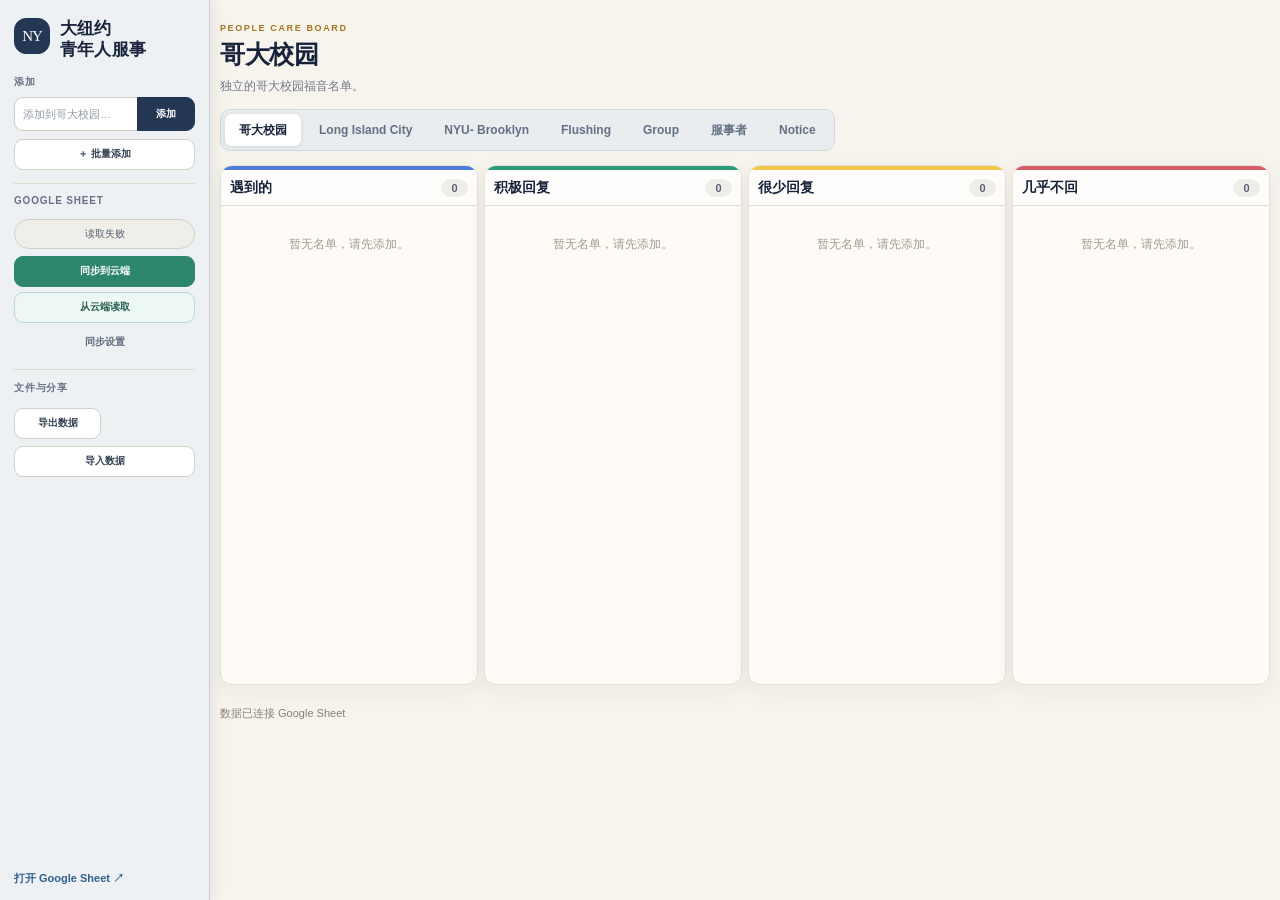
==== commit cb41c5dc: "Update index.html" ====
--- a/index.html
+++ b/index.html
@@ -390,6 +390,24 @@
   .notice-actions button{ padding:3px 7px; border:1px solid #d5d1c8; border-radius:6px; color:#596577; background:#fff; cursor:pointer; font-size:10px; }
   .notice-empty{ padding:35px 10px; color:#969ba3; font-size:12px; text-align:center; }
   @media(max-width:760px){ .view-tabs{width:100%}.view-tab{flex:1}.bottom-panel .bottom-rows{grid-template-columns:1fr}.bottom-panel .bcol{min-height:180px}.bottom-panel .blist{min-height:110px} }
+  .view-tabs{flex-wrap:wrap;max-width:100%;box-sizing:border-box}
+  .servants-panel{display:none}
+  .workspace-layout[data-view="servants"] .board-area{display:none}
+  .workspace-layout[data-view="servants"] .servants-panel{display:block}
+  .add-group[hidden]{display:none}
+  .servant-compose{display:flex;gap:8px;flex-wrap:wrap;margin-bottom:18px}
+  .servant-columns{display:flex;flex-direction:column;gap:14px}
+  .servant-column{display:grid;grid-template-columns:150px minmax(0,1fr);gap:18px;align-items:start;padding:16px;border:1px solid #d9d5cc;border-radius:12px;background:#fffdf8;min-width:0}
+  .servant-column h3{margin:0;padding:10px 0;overflow-wrap:anywhere}
+  .servant-members{display:flex;flex-wrap:wrap;gap:10px;min-width:0}
+  .servant-members > .muted{margin:10px 0}
+  .servant-person{display:flex;align-items:center;justify-content:space-between;gap:16px;padding:10px 12px;border:1px solid #e9edf0;border-radius:8px;background:#fff;min-width:0;max-width:100%;box-sizing:border-box;overflow-wrap:anywhere}
+  .servant-person.gender-male{border-color:#287fc9;box-shadow:inset 5px 0 #287fc9;color:#185f9c}
+  .servant-person.gender-female{border-color:#dc5687;box-shadow:inset 5px 0 #dc5687;color:#a82e5b}
+  .servant-person .chip{flex-shrink:0}
+  @media(max-width:600px){.servant-column{grid-template-columns:1fr;gap:6px}.servant-column h3{padding:0 0 6px}}
+  .servant-person small{display:block;color:#687184;margin-top:4px}
+  #personServantSelect{width:100%;padding:10px;border:1px solid #d4d8dd;border-radius:8px;margin:8px 0 16px;background:#fff;color:#17233b}
 </style>
 </head>
 <body>
@@ -460,6 +478,7 @@
     <button type="button" class="view-tab" data-view-target="nyuBrooklyn">NYU- Brooklyn</button>
     <button type="button" class="view-tab" data-view-target="flushing">Flushing</button>
     <button type="button" class="view-tab" data-view-target="categories">Group</button>
+    <button type="button" class="view-tab" data-view-target="servants">服事者</button>
     <button type="button" class="view-tab" data-view-target="notice">Notice</button>
   </nav>
 
@@ -507,6 +526,13 @@
       <p class="panel-note">新增默认进入「福音朋友」</p>
     </section>
 
+    <section class="servants-panel" aria-label="服事者">
+      <form id="servantForm" class="servant-compose">
+        <input id="servantName" aria-label="服事者姓名" placeholder="输入服事者名字…" required>
+        <button type="submit">添加服事者</button>
+      </form>
+      <div id="servantColumns" class="servant-columns"></div>
+    </section>
     <section class="notice-panel" aria-label="公告">
       <div class="notice-compose">
         <textarea id="noticeInput" rows="2" placeholder="写一条新公告…"></textarea>
@@ -530,9 +556,12 @@
         <label class="gender-option"><input type="radio" name="personGender" value="female"> 女</label>
       </div>
     </div>
+    <label for="personServantSelect">服事者</label>
+    <select id="personServantSelect" aria-label="服事者选择"></select>
     <label for="personNoteInput">备注</label>
     <textarea id="personNoteInput" placeholder="记录联系方式、邀请进度或其他信息…"></textarea>
     <div class="dialog-actions">
+      <button type="button" id="editPersonNoteBtn" class="primary">编辑资料</button>
       <button type="button" id="deletePersonBtn" class="danger">删除</button>
       <button type="button" id="cancelPersonNoteBtn">关闭</button>
       <button type="submit" id="savePersonNoteBtn" class="primary" value="save">保存</button>
@@ -597,6 +626,7 @@
         personNotes: {}, // personId -> note 文本
         deletedPeople: { main:[], fall2026:[], nyuBrooklyn:[], flushing:[] },
         campaigns: { fall2026: emptyListData(), nyuBrooklyn: emptyListData(), flushing: emptyListData() },
+        servants: [],
         notices: []
       };
       localStorage.setItem(storeKey, JSON.stringify(init));
@@ -604,6 +634,7 @@
     }
     let state; try{ state = JSON.parse(raw); }catch{ state = {}; }
 
+    if(!Array.isArray(state.servants)) state.servants = [];
     if(!state.people)   state.people   = [];
     if(!state.statuses) state.statuses = {};
     if(!state.history)  state.history  = [];
@@ -824,6 +855,7 @@
     renderCounts();
     renderBottomPanel();
     renderNotices();
+    renderServants();
 
   }
 
@@ -837,6 +869,72 @@
     $('#count-no').textContent = counts.no;
     $('#count-maybe').textContent = counts.maybe;
   }
+
+  function renderServants(){
+    const state = load();
+    const container = $('#servantColumns');
+    container.replaceChildren();
+    const sources = [['fall2026','哥大校园'],['main','Long Island City'],['nyuBrooklyn','NYU- Brooklyn'],['flushing','Flushing']];
+    const people = sources.flatMap(([key, label])=>getListData(state,key).people.map(person=>({person, label, key})));
+    if(!state.servants.length){
+      const empty = document.createElement('p');
+      empty.className = 'muted';
+      empty.textContent = '还没有服事者，请先添加服事者名字。';
+      container.appendChild(empty);
+    }
+    state.servants.forEach(servant=>{
+      const members = people.filter(({person})=>person.servantId === servant.id);
+      const column = document.createElement('section');
+      column.className = 'servant-column';
+      const heading = document.createElement('h3');
+      heading.textContent = `${servant.name}（${members.length}）`;
+      column.appendChild(heading);
+      const memberList = document.createElement('div');
+      memberList.className = 'servant-members';
+      column.appendChild(memberList);
+      members.forEach(({person,label,key})=>{
+        const row = document.createElement('div');
+        row.className = 'servant-person' + (person.gender === 'male' ? ' gender-male' : (person.gender === 'female' ? ' gender-female' : ''));
+        const name = document.createElement('span');
+        name.textContent = person.name;
+        const source = document.createElement('small');
+        source.textContent = label;
+        name.appendChild(source);
+        row.appendChild(name);
+        const details = document.createElement('button');
+        details.type = 'button';
+        details.className = 'chip';
+        details.textContent = '详情';
+        details.setAttribute('aria-label', `查看${person.name}的详情`);
+        details.addEventListener('click', ()=>openPersonNote(person.id, true, key));
+        row.appendChild(details);
+        memberList.appendChild(row);
+      });
+      if(!members.length){
+        const empty = document.createElement('p');
+        empty.className = 'muted';
+        empty.textContent = '暂无人员，请在人员编辑中选择服事者。';
+        memberList.appendChild(empty);
+      }
+      container.appendChild(column);
+    });
+  }
+
+  $('#servantForm').addEventListener('submit', e=>{
+    e.preventDefault();
+    const input = $('#servantName');
+    const name = normalizedName(input.value);
+    if(!name) return;
+    const state = load();
+    if(state.servants.some(servant=>servant.name.toLowerCase() === name.toLowerCase())){
+      alert('该服事者已存在');
+      return;
+    }
+    state.servants.push({id:'s_' + crypto.randomUUID(), name});
+    save(state);
+    input.value = '';
+    renderServants();
+  });
 
   function renderNotices(){
     const state = load();
@@ -878,6 +976,7 @@
         }
         save(latest);
         renderNotices();
+    renderServants();
       });
       meta.append(time, actions);
       item.append(text, meta);
@@ -895,6 +994,7 @@
     input.value = '';
     save(state);
     renderNotices();
+    renderServants();
   }
 
   // —— 下方分类（按 bottomOrder 渲染 + 兜底）
@@ -1163,12 +1263,13 @@
 
   // —— 点击姓名编辑个人备注
   let editingPersonNoteId = null;
-
-  function deletePerson(id){
+  let editingPersonListKey = null;
+
+  function deletePerson(id, listKey=activeListKey){
     const state = load();
-    const data = getListData(state);
+    const data = getListData(state, listKey);
     state.deletedPeople = state.deletedPeople || { main:[], fall2026:[], nyuBrooklyn:[], flushing:[] };
-    const deletedKey = activeListKey;
+    const deletedKey = listKey;
     state.deletedPeople[deletedKey] = state.deletedPeople[deletedKey] || [];
     if(!state.deletedPeople[deletedKey].includes(id)) state.deletedPeople[deletedKey].push(id);
     data.people = (data.people||[]).filter(p=>p.id !== id);
@@ -1184,17 +1285,23 @@
     save(state);
   }
 
-  function openPersonNote(id, readOnly=false){
+  function openPersonNote(id, readOnly=false, listKey=activeListKey){
     const state = load();
-    const data = getListData(state);
+    const data = getListData(state, listKey);
     const person = (data.people||[]).find(p=>p.id === id);
     if(!person) return;
     editingPersonNoteId = id;
+    editingPersonListKey = listKey;
     const dialog = $('#personNoteDialog');
     dialog.classList.toggle('view-mode', readOnly);
     dialog.classList.toggle('edit-mode', !readOnly);
     $('#personNoteTitle').textContent = readOnly ? (person.name || '详情') : '编辑资料';
-    $('#personNoteHint').textContent = readOnly ? '个人详情' : '修改姓名与备注';
+    $('#personNoteHint').textContent = readOnly ? '个人详情' : '修改姓名、服事者与备注';
+    const servantSelect = $('#personServantSelect');
+    servantSelect.replaceChildren(new Option('未分配', ''));
+    state.servants.forEach(servant=>servantSelect.add(new Option(servant.name, servant.id)));
+    servantSelect.value = state.servants.some(servant=>servant.id === person.servantId) ? person.servantId : '';
+    servantSelect.disabled = readOnly;
     $('#personNameInput').value = person.name || '';
     $$('input[name="personGender"]').forEach(input=>{
       input.checked = input.value === person.gender;
@@ -1206,11 +1313,12 @@
     $('#personNoteInput').readOnly = readOnly;
     $('#personNameInput').tabIndex = readOnly ? -1 : 0;
     $('#personNoteInput').tabIndex = readOnly ? -1 : 0;
+    $('#editPersonNoteBtn').style.display = readOnly ? '' : 'none';
     $('#savePersonNoteBtn').style.display = readOnly ? 'none' : '';
     $('#deletePersonBtn').style.display = readOnly ? 'none' : '';
     $('#cancelPersonNoteBtn').textContent = readOnly ? '关闭' : '取消';
     $('#personNoteDialog').returnValue = '';
-    $('#personNoteDialog').showModal();
+    if(!dialog.open) dialog.showModal();
     if(!readOnly) requestAnimationFrame(()=>$('#personNameInput').focus());
   }
 
@@ -1461,12 +1569,16 @@
       activeListKey = view === 'fall2026' || view === 'nyuBrooklyn' || view === 'flushing' ? view : 'main';
       updateStatusHeadings();
       $('.workspace-layout').dataset.view = view;
+      $('.add-group').hidden = view === 'servants';
+      $('#toggleBulkBtn').hidden = view === 'servants';
+      if(view === 'servants') $('#bulkBox').style.display = 'none';
       const titles = {
         board: ['Long Island City', '拖动姓名更新进度，点击详情查看个人备注。'],
         categories: ['分组整理', '在弟兄姊妹、预备受浸与福音朋友之间拖动姓名。'],
         fall2026: ['哥大校园', '独立的哥大校园福音名单。'],
         nyuBrooklyn: ['NYU- Brooklyn', '独立的 NYU Brooklyn 福音名单，初始为空。'],
         flushing: ['Flushing', '独立的 Flushing 福音名单，初始为空。'],
+        servants: ['服事者', '添加服事者，在人员编辑中选择后，名单会自动显示在对应栏里。'],
         notice: ['Notice', '发布聚会安排、代祷和服事提醒。']
       };
       $('#workspaceTitle').textContent = titles[view][0];
@@ -1483,6 +1595,9 @@
   $('#noticeAddBtn').addEventListener('click', addNotice);
   $('#noticeInput').addEventListener('keydown', e=>{
     if((e.metaKey || e.ctrlKey) && e.key === 'Enter') addNotice();
+  });
+  $('#editPersonNoteBtn').addEventListener('click', ()=>{
+    if(editingPersonNoteId) openPersonNote(editingPersonNoteId, false, editingPersonListKey);
   });
   $('#cancelPersonNoteBtn').addEventListener('click', ()=>{
     editingPersonNoteId = null;
@@ -1498,12 +1613,12 @@
   $('#deletePersonBtn').addEventListener('click', ()=>{
     if(!editingPersonNoteId) return;
     const state = load();
-    const person = (getListData(state).people||[]).find(p=>p.id === editingPersonNoteId);
+    const person = (getListData(state, editingPersonListKey).people||[]).find(p=>p.id === editingPersonNoteId);
     if(!confirm(`确定删除“${person?.name || '该对象'}”？`)) return;
     const id = editingPersonNoteId;
     editingPersonNoteId = null;
     $('#personNoteDialog').close();
-    deletePerson(id);
+    deletePerson(id, editingPersonListKey);
     render();
   });
   $('#personNoteDialog').addEventListener('close', ()=>{
@@ -1512,12 +1627,15 @@
       return;
     }
     const state = load();
-    const data = getListData(state);
+    const data = getListData(state, editingPersonListKey);
     const person = (data.people||[]).find(p=>p.id === editingPersonNoteId);
     const name = normalizedName($('#personNameInput').value);
     if(person && name) person.name = name;
     const selectedGender = document.querySelector('input[name="personGender"]:checked');
     if(person){
+      const servantId = $('#personServantSelect').value;
+      if(state.servants.some(servant=>servant.id === servantId)) person.servantId = servantId;
+      else delete person.servantId;
       if(selectedGender) person.gender = selectedGender.value;
       else delete person.gender;
     }
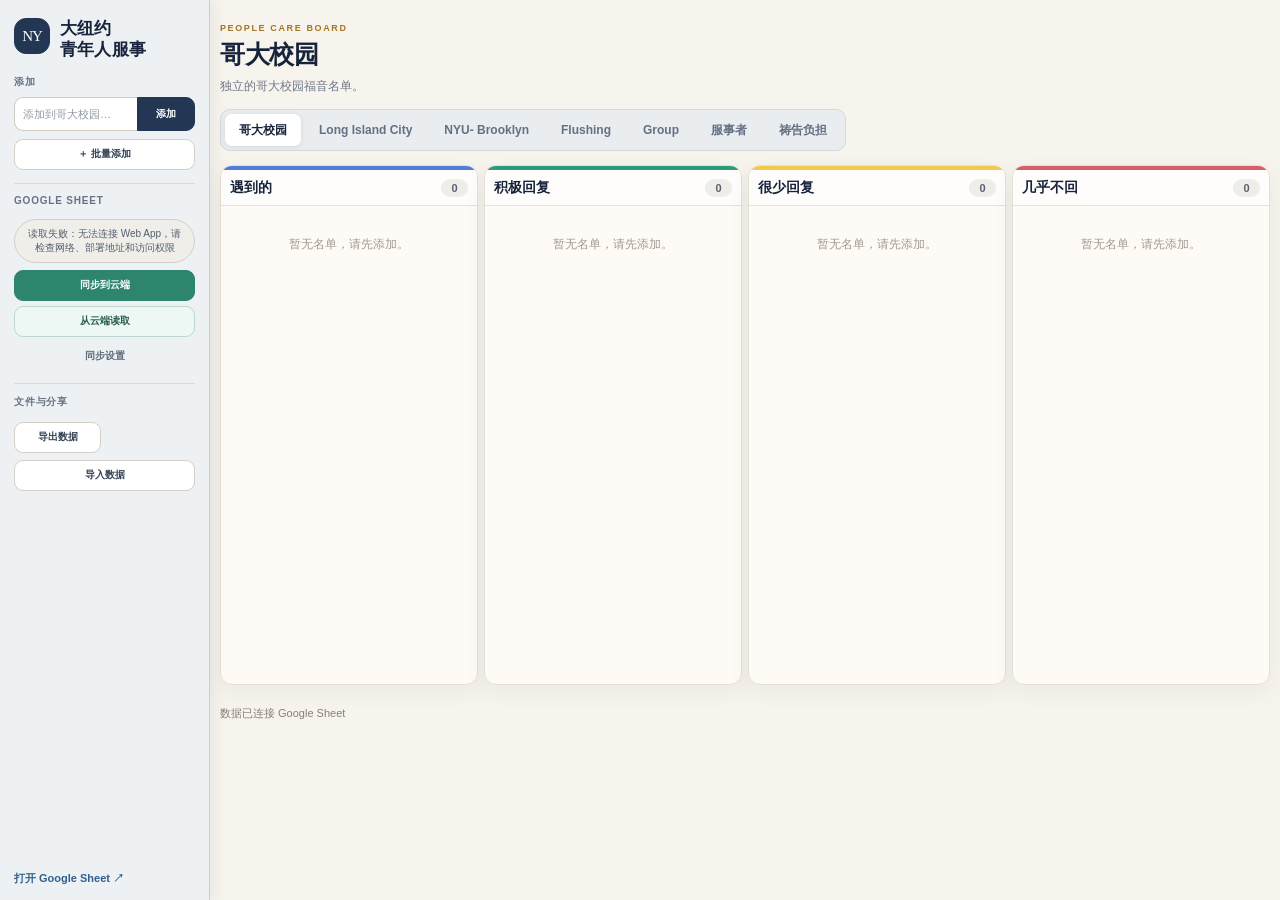
==== commit b80880e6: "Update index.html" ====
--- a/index.html
+++ b/index.html
@@ -60,6 +60,9 @@
   .list .item.gender-female::before{ background:#dc5687; }
   .item:hover{ transform:translateY(-1px); border-color:#ccc3b4; box-shadow:0 7px 16px rgba(20,35,61,.08); }
   .item.dragging,.btag.dragging{ opacity:.55; transform:scale(.98); }
+  .item .person-summary{ display:flex; flex-direction:column; align-items:flex-start; gap:4px; min-width:0; }
+  .item .person-summary .name{ max-width:100%; }
+  .unassigned-badge{ display:inline-block; padding:2px 6px; border:1px solid #e9ce8f; border-radius:5px; background:#fff4d8; color:#805b15; font-size:10px; font-weight:600; line-height:1.3; white-space:nowrap; }
   .item .name{ min-width:0; overflow:hidden; text-overflow:ellipsis; white-space:nowrap; font-size:14px; font-weight:650; }
   .item .actions{ display:flex; flex:0 0 auto; gap:5px; }
   .chip{ min-height:26px; padding:3px 8px; border:1px solid #ddd8cd; border-radius:8px; color:#5d6573; background:#fbfaf7; cursor:pointer; font-size:11px; }
@@ -236,13 +239,15 @@
   .note-dialog.view-mode #personNameInput,
   .note-dialog.view-mode .gender-field{ display:none; }
   .note-dialog.view-mode label[for="personNoteInput"]{ margin-top:17px; color:#9a8661; font-size:10px; letter-spacing:.12em; }
-  .note-dialog.view-mode #personNoteInput{ min-height:250px; padding:4px 0; border:0; color:#384152; background:transparent; box-shadow:none; resize:none; font-family:Georgia,"Songti SC",serif; font-size:14px; line-height:1.9; }
+  #personNoteDisplay{ display:none; white-space:pre-wrap; overflow-wrap:anywhere; margin:0; }
+  .note-dialog.view-mode #personNoteInput{ display:none; }
+  .note-dialog.view-mode #personNoteDisplay{ display:block; min-height:250px; padding:4px 0; border:0; color:#384152; background:transparent; box-shadow:none; resize:none; font-family:Georgia,"Songti SC",serif; font-size:14px; line-height:1.9; }
   .note-dialog.view-mode .dialog-actions{ margin-top:7px; padding-top:14px; border-top:1px solid #e6dfd2; }
   .note-dialog.edit-mode #personNoteInput{ min-height:280px; }
-  @media(max-width:580px){ .note-dialog form,.note-dialog.view-mode form{padding:20px}.note-dialog.view-mode #personNoteInput{min-height:210px}.note-dialog.edit-mode #personNoteInput{min-height:230px} }
+  @media(max-width:580px){ .note-dialog form,.note-dialog.view-mode form{padding:20px}.note-dialog.view-mode #personNoteDisplay{min-height:210px}.note-dialog.edit-mode #personNoteInput{min-height:230px} }
   @media(max-width:760px){
     #personNameInput,#personNoteInput,#noticeInput{ font-size:16px; }
-    .note-dialog.view-mode #personNoteInput{ font-size:16px; }
+    .note-dialog.view-mode #personNoteDisplay{ font-size:16px; }
   }
 
   /* 统一为适合中文屏幕阅读的字体 */
@@ -377,15 +382,42 @@
   .bottom-panel .bcol{ min-height:330px; padding:16px; background:#fff; }
   .bottom-panel .blist{ min-height:260px; align-content:flex-start; }
   .bottom-panel .btag{ padding:8px 11px; font-size:12px; }
-  .notice-panel{ display:none; width:100%; max-width:820px; padding:22px; border:1px solid #d9d5cc; border-radius:14px; background:#fffdf8; box-shadow:0 7px 24px rgba(30,39,54,.055); }
+  .notice-panel{ display:none; width:100%; padding:22px; border:1px solid #d9d5cc; border-radius:14px; background:#fffdf8; box-shadow:0 7px 24px rgba(30,39,54,.055); }
+  .notice-section{ padding:18px; border:1px solid #e3ded4; border-radius:12px; background:#fff; }
+  .notice-section h3{ margin:0 0 12px; font-size:15px; }
+  .notice-columns{ display:grid; grid-template-columns:repeat(3,minmax(0,1fr)); gap:12px; margin-top:12px; }
+  .notice-columns > .notice-section{ position:relative; overflow:hidden; border-top:4px solid var(--location-color); background:var(--location-bg); }
+  .notice-columns > .notice-section > h3{ display:flex; align-items:center; gap:8px; color:var(--location-color); }
+  .notice-columns > .notice-section > h3::before{ content:""; width:9px; height:9px; flex:none; border-radius:50%; background:var(--location-color); }
+  .notice-columns [data-notice-section="columbia"]{ --location-color:#426b9d; --location-bg:#f5f8fc; }
+  .notice-columns [data-notice-section="lic"]{ --location-color:#39816e; --location-bg:#f3f9f6; }
+  .notice-columns [data-notice-section="flushing"]{ --location-color:#a36a44; --location-bg:#fdf7f2; }
+  .notice-columns .notice-item{ border-left-color:var(--location-color); background:#fff; }
+  .notice-columns .prayer-section{ background:rgba(255,255,255,.7); }
+  .prayer-section{ margin-top:20px; padding:16px; border:1px solid #e8e2d6; border-radius:12px; background:#faf8f3; }
+  .notice-section .prayer-heading{ display:flex; align-items:center; justify-content:space-between; gap:8px; margin:0 0 12px; font-size:13px; }
+  .prayer-count{ padding:3px 8px; border-radius:999px; background:#ede9df; color:#6f7787; font-size:11px; font-weight:600; white-space:nowrap; }
+  .prayer-form{ display:flex; align-items:stretch; gap:6px; }
+  .prayer-form input{ min-width:0; width:100%; max-width:180px; flex:1; padding:7px 9px; border:1px solid #ded9ce; border-radius:8px; outline:none; background:#fff; font-size:13px; }
+  .prayer-form input:focus{ border-color:#7188a7; box-shadow:0 0 0 3px rgba(79,126,217,.10); }
+  .prayer-form button{ flex:none; padding:8px 11px; border:1px solid #233754; border-radius:8px; color:#fff; background:#233754; cursor:pointer; font-size:12px; font-weight:650; }
+  .prayer-form button:hover{ background:#344d70; }
+  .prayer-list{ display:flex; flex-wrap:wrap; gap:7px; margin-top:12px; color:#969ba3; font-size:12px; line-height:1.5; overflow-wrap:anywhere; }
+  .prayer-person{ display:inline-flex; align-items:center; max-width:100%; gap:7px; padding:4px 5px 4px 10px; border:1px solid #ded9ce; border-radius:999px; color:#354359; background:#fff; font-size:12px; }
+  .prayer-person span{ min-width:0; overflow-wrap:anywhere; }
+  .prayer-person button{ display:grid; place-items:center; flex:none; width:24px; height:24px; padding:0; border:0; border-radius:50%; background:#f3f0e9; color:#78808b; cursor:pointer; font-size:17px; line-height:1; }
+  .prayer-person button:hover,.prayer-person button:focus-visible{ color:#a3424b; background:#fae9e9; }
+  .prayer-person select{ max-width:120px; }
+  @media(max-width:760px){ .notice-columns{ grid-template-columns:1fr; } }
   .notice-compose{ display:grid; grid-template-columns:minmax(0,1fr) auto; gap:9px; padding-bottom:18px; border-bottom:1px solid #e3ded4; }
-  #noticeInput{ width:100%; min-height:42px; padding:10px 12px; border:1px solid #cbc7be; border-radius:9px; outline:none; resize:vertical; font-size:13px; }
-  #noticeInput:focus{ border-color:#7188a7; box-shadow:0 0 0 3px rgba(79,126,217,.10); }
-  #noticeAddBtn{ align-self:start; min-height:42px; padding:8px 17px; border:1px solid #233754; border-radius:9px; color:#fff; background:#233754; cursor:pointer; font-size:12px; font-weight:650; }
+  .notice-input{ width:100%; min-height:42px; padding:10px 12px; border:1px solid #cbc7be; border-radius:9px; outline:none; resize:vertical; font-size:13px; }
+  .notice-input:focus{ border-color:#7188a7; box-shadow:0 0 0 3px rgba(79,126,217,.10); }
+  .notice-compose button{ align-self:start; min-height:42px; padding:8px 17px; border:1px solid #233754; border-radius:9px; color:#fff; background:#233754; cursor:pointer; font-size:12px; font-weight:650; }
   .notice-list{ display:grid; gap:10px; margin-top:17px; }
-  .notice-item{ padding:15px 16px; border-left:4px solid #f2c94c; border-radius:3px 10px 10px 3px; background:#f8f7f3; }
-  .notice-text{ margin:0; color:#263247; font-size:13px; line-height:1.7; white-space:pre-wrap; overflow-wrap:anywhere; }
-  .notice-meta{ display:flex; justify-content:space-between; align-items:center; gap:10px; margin-top:9px; color:#8a9099; font-size:10px; }
+  .notice-item{ display:flex; align-items:center; justify-content:space-between; gap:10px; min-width:0; padding:5px 10px; border:1px solid #cbd8e7; border-left:4px solid #587ba5; border-radius:4px 10px 10px 4px; background:#edf3f9; box-shadow:0 2px 6px rgba(35,55,84,.06); }
+  [data-notice-section="public"] .notice-item{ border-color:#e5cf98; border-left-color:#bf8a2e; background:#fff3d5; }
+  .notice-text{ flex:1; min-width:0; margin:0; color:#172b46; font-size:14px; font-weight:500; line-height:1.45; white-space:pre-wrap; overflow-wrap:anywhere; }
+  .notice-meta{ flex:none; display:flex; align-items:center; }
   .notice-actions{ display:flex; gap:5px; }
   .notice-actions button{ padding:3px 7px; border:1px solid #d5d1c8; border-radius:6px; color:#596577; background:#fff; cursor:pointer; font-size:10px; }
   .notice-empty{ padding:35px 10px; color:#969ba3; font-size:12px; text-align:center; }
@@ -407,6 +439,9 @@
   .servant-person .chip{flex-shrink:0}
   @media(max-width:600px){.servant-column{grid-template-columns:1fr;gap:6px}.servant-column h3{padding:0 0 6px}}
   .servant-person small{display:block;color:#687184;margin-top:4px}
+  #personServantDisplay{margin:8px 0 16px;color:#384152;font-size:14px;overflow-wrap:anywhere}
+  .note-dialog.view-mode #personServantSelect{display:none}
+  .note-dialog.edit-mode #personServantDisplay{display:none}
   #personServantSelect{width:100%;padding:10px;border:1px solid #d4d8dd;border-radius:8px;margin:8px 0 16px;background:#fff;color:#17233b}
 </style>
 </head>
@@ -479,7 +514,7 @@
     <button type="button" class="view-tab" data-view-target="flushing">Flushing</button>
     <button type="button" class="view-tab" data-view-target="categories">Group</button>
     <button type="button" class="view-tab" data-view-target="servants">服事者</button>
-    <button type="button" class="view-tab" data-view-target="notice">Notice</button>
+    <button type="button" class="view-tab" data-view-target="notice">祷告负担</button>
   </nav>
 
   <div class="workspace-layout" data-view="board">
@@ -534,11 +569,17 @@
       <div id="servantColumns" class="servant-columns"></div>
     </section>
     <section class="notice-panel" aria-label="公告">
-      <div class="notice-compose">
-        <textarea id="noticeInput" rows="2" placeholder="写一条新公告…"></textarea>
-        <button type="button" id="noticeAddBtn">发布公告</button>
+      <section class="notice-section" data-notice-section="public">
+        <h3>共同负担</h3>
+        <form class="notice-compose"><textarea class="notice-input" rows="2" aria-label="共同负担内容" placeholder="写一条负担…" required></textarea><button type="submit">发布</button></form>
+        <div class="notice-list"></div>
+      </section>
+      <div class="notice-columns">
+        <section class="notice-section" data-notice-section="columbia"><h3>哥大校园</h3><form class="notice-compose"><textarea class="notice-input" rows="2" aria-label="哥大校园公告内容" placeholder="写一条负担…" required></textarea><button type="submit">发布</button></form><div class="notice-list"></div><div class="prayer-section" data-prayer-section="columbia"><h3 class="prayer-heading">参加祷告的人 <span class="prayer-count">0 人</span></h3><form class="prayer-form"><input aria-label="哥大校园参加祷告的人名" placeholder="输入姓名…" required><button type="submit">＋ 添加</button></form><div class="prayer-list"></div></div></section>
+        <section class="notice-section" data-notice-section="lic"><h3>Long Island City</h3><form class="notice-compose"><textarea class="notice-input" rows="2" aria-label="Long Island City 公告内容" placeholder="写一条负担…" required></textarea><button type="submit">发布</button></form><div class="notice-list"></div><div class="prayer-section" data-prayer-section="lic"><h3 class="prayer-heading">参加祷告的人 <span class="prayer-count">0 人</span></h3><form class="prayer-form"><input aria-label="Long Island City参加祷告的人名" placeholder="输入姓名…" required><button type="submit">＋ 添加</button></form><div class="prayer-list"></div></div></section>
+        <section class="notice-section" data-notice-section="flushing"><h3>Flushing</h3><form class="notice-compose"><textarea class="notice-input" rows="2" aria-label="Flushing 公告内容" placeholder="写一条负担…" required></textarea><button type="submit">发布</button></form><div class="notice-list"></div><div class="prayer-section" data-prayer-section="flushing"><h3 class="prayer-heading">参加祷告的人 <span class="prayer-count">0 人</span></h3><form class="prayer-form"><input aria-label="Flushing参加祷告的人名" placeholder="输入姓名…" required><button type="submit">＋ 添加</button></form><div class="prayer-list"></div></div></section>
       </div>
-      <div id="noticeList" class="notice-list"></div>
+      <section id="unassignedPrayer" class="notice-section prayer-section" hidden><h3>待分配的祷告名单</h3><p class="muted">请为之前添加的姓名选择地点。</p><div class="prayer-list"></div></section>
     </section>
   </div>
   <footer>数据已连接 Google Sheet</footer>
@@ -557,13 +598,15 @@
       </div>
     </div>
     <label for="personServantSelect">服事者</label>
+    <p id="personServantDisplay"></p>
     <select id="personServantSelect" aria-label="服事者选择"></select>
     <label for="personNoteInput">备注</label>
+    <p id="personNoteDisplay"></p>
     <textarea id="personNoteInput" placeholder="记录联系方式、邀请进度或其他信息…"></textarea>
     <div class="dialog-actions">
-      <button type="button" id="editPersonNoteBtn" class="primary">编辑资料</button>
       <button type="button" id="deletePersonBtn" class="danger">删除</button>
       <button type="button" id="cancelPersonNoteBtn">关闭</button>
+      <button type="button" id="editPersonNoteBtn" class="primary">编辑资料</button>
       <button type="submit" id="savePersonNoteBtn" class="primary" value="save">保存</button>
     </div>
   </form>
@@ -627,7 +670,8 @@
         deletedPeople: { main:[], fall2026:[], nyuBrooklyn:[], flushing:[] },
         campaigns: { fall2026: emptyListData(), nyuBrooklyn: emptyListData(), flushing: emptyListData() },
         servants: [],
-        notices: []
+        notices: [],
+        prayerPeople: []
       };
       localStorage.setItem(storeKey, JSON.stringify(init));
       return init;
@@ -652,6 +696,7 @@
     if(!state.campaigns.nyuBrooklyn) state.campaigns.nyuBrooklyn = emptyListData();
     if(!state.campaigns.flushing) state.campaigns.flushing = emptyListData();
     if(!Array.isArray(state.notices)) state.notices = [];
+    if(!Array.isArray(state.prayerPeople)) state.prayerPeople = [];
 
     const fall = state.campaigns.fall2026;
     if(!fall.people) fall.people = [];
@@ -838,7 +883,10 @@
         el.className = 'item' + (p.gender === 'male' ? ' gender-male' : (p.gender === 'female' ? ' gender-female' : ''));
         el.draggable = true; el.dataset.id = p.id;
         el.innerHTML = `
-          <span class="name">${escapeHTML(p.name)}</span>
+          <span class="person-summary">
+            <span class="name">${escapeHTML(p.name)}</span>
+            ${state.servants.some(servant=>servant.id === p.servantId) ? '' : '<span class="unassigned-badge" title="尚未分配服事者">未分配服事者</span>'}
+          </span>
           <span class="actions">
             <button class="chip${(data.personNotes[p.id]||'').trim() ? ' has-note' : ''}" data-action="details">详情</button>
             <button class="chip icon-btn" data-action="rename" title="编辑姓名和备注" aria-label="编辑姓名和备注">
@@ -938,64 +986,90 @@
 
   function renderNotices(){
     const state = load();
-    const list = $('#noticeList');
-    if(!list) return;
-    list.innerHTML = '';
-    const notices = (state.notices||[]).slice().sort((a,b)=>(b.createdAt||'').localeCompare(a.createdAt||''));
-    if(!notices.length){
-      list.innerHTML = '<div class="notice-empty">还没有公告</div>';
-      return;
+    document.querySelectorAll('[data-notice-section]').forEach(section=>{
+      const list = section.querySelector('.notice-list');
+      list.replaceChildren();
+      const notices = state.notices.filter(n=>(n.section || 'public') === section.dataset.noticeSection)
+        .slice().sort((a,b)=>(b.createdAt||'').localeCompare(a.createdAt||''));
+      if(!notices.length){ list.innerHTML = '<div class="notice-empty">还没有发布负担</div>'; return; }
+      notices.forEach(notice=>{
+        const item = document.createElement('article'); item.className = 'notice-item';
+        const text = document.createElement('p'); text.className = 'notice-text'; text.textContent = notice.text || '';
+        const meta = document.createElement('div'); meta.className = 'notice-meta';
+        const actions = document.createElement('span'); actions.className = 'notice-actions';
+        actions.innerHTML = '<button type="button" data-action="edit">编辑</button><button type="button" data-action="delete">删除</button>';
+        actions.addEventListener('click', e=>{
+          const action = e.target.dataset.action; if(!action) return;
+          const latest = load(); const target = latest.notices.find(n=>n.id===notice.id); if(!target) return;
+          if(action === 'edit'){
+            const value = prompt('编辑公告：', target.text || '');
+            if(value === null || !value.trim()) return;
+            target.text = value.trim(); target.updatedAt = new Date().toISOString();
+          }else if(action === 'delete'){
+            if(!confirm('确定删除这条公告？')) return;
+            latest.notices = latest.notices.filter(n=>n.id!==notice.id);
+          }
+          save(latest); renderNotices();
+        });
+        meta.appendChild(actions); item.append(text, meta); list.appendChild(item);
+      });
+    });
+    function renderPrayerPerson(person, list, unassigned){
+      const tag = document.createElement('span'); tag.className = 'prayer-person';
+      const name = document.createElement('span'); name.textContent = person.name;
+      tag.appendChild(name);
+      if(unassigned){
+        const select = document.createElement('select'); select.setAttribute('aria-label', '为' + person.name + '选择地点');
+        [['','选择地点'],['columbia','哥大校园'],['lic','Long Island City'],['flushing','Flushing']].forEach(([value,label])=>{
+          const option = document.createElement('option'); option.value = value; option.textContent = label; select.appendChild(option);
+        });
+        select.addEventListener('change', ()=>{
+          if(!select.value) return;
+          const latest = load(); const target = latest.prayerPeople.find(p=>p.id === person.id);
+          if(target){ target.section = select.value; save(latest); renderNotices(); }
+        });
+        tag.appendChild(select);
+      }
+      const remove = document.createElement('button'); remove.type = 'button'; remove.textContent = '×';
+      remove.setAttribute('aria-label', '移除' + person.name);
+      remove.addEventListener('click', ()=>{
+        if(!confirm('确定移除 ' + person.name + '？')) return;
+        const latest = load(); latest.prayerPeople = latest.prayerPeople.filter(p=>p.id !== person.id);
+        save(latest); renderNotices();
+      });
+      tag.appendChild(remove); list.appendChild(tag);
     }
-    notices.forEach(notice=>{
-      const item = document.createElement('article');
-      item.className = 'notice-item';
-      const text = document.createElement('p');
-      text.className = 'notice-text';
-      text.textContent = notice.text || '';
-      const meta = document.createElement('div');
-      meta.className = 'notice-meta';
-      const time = document.createElement('span');
-      time.textContent = notice.createdAt ? new Date(notice.createdAt).toLocaleString('zh-CN') : '';
-      const actions = document.createElement('span');
-      actions.className = 'notice-actions';
-      actions.innerHTML = '<button type="button" data-action="edit">编辑</button><button type="button" data-action="delete">删除</button>';
-      actions.addEventListener('click', e=>{
-        const action = e.target.dataset.action;
-        if(!action) return;
-        const latest = load();
-        const target = (latest.notices||[]).find(n=>n.id===notice.id);
-        if(!target) return;
-        if(action === 'edit'){
-          const value = prompt('编辑公告：', target.text || '');
-          if(value === null || !value.trim()) return;
-          target.text = value.trim();
-          target.updatedAt = new Date().toISOString();
-        }else if(action === 'delete'){
-          if(!confirm('确定删除这条公告？')) return;
-          latest.notices = latest.notices.filter(n=>n.id!==notice.id);
-        }
-        save(latest);
-        renderNotices();
-    renderServants();
-      });
-      meta.append(time, actions);
-      item.append(text, meta);
-      list.appendChild(item);
-    });
-  }
-
-  function addNotice(){
-    const input = $('#noticeInput');
-    const text = (input.value||'').trim();
-    if(!text) return;
-    const state = load();
-    state.notices = state.notices || [];
-    state.notices.push({ id:'n_'+Math.random().toString(36).slice(2,10), text, createdAt:new Date().toISOString() });
-    input.value = '';
-    save(state);
-    renderNotices();
-    renderServants();
-  }
+    document.querySelectorAll('[data-prayer-section]').forEach(section=>{
+      const list = section.querySelector('.prayer-list'); list.replaceChildren();
+      const people = state.prayerPeople.filter(p=>p.section === section.dataset.prayerSection);
+      section.querySelector('.prayer-count').textContent = people.length + ' 人';
+      people.forEach(person=>renderPrayerPerson(person, list, false));
+      if(!people.length) list.textContent = '还没有添加参加祷告的人';
+    });
+    const unassigned = state.prayerPeople.filter(p=>!['columbia','lic','flushing'].includes(p.section));
+    const unassignedSection = $('#unassignedPrayer'); unassignedSection.hidden = !unassigned.length;
+    const unassignedList = unassignedSection.querySelector('.prayer-list'); unassignedList.replaceChildren();
+    unassigned.forEach(person=>renderPrayerPerson(person, unassignedList, true));
+  }
+
+  document.querySelectorAll('[data-notice-section]').forEach(section=>{
+    const form = section.querySelector('form'); const input = form.querySelector('textarea');
+    form.addEventListener('submit', e=>{
+      e.preventDefault(); const text = input.value.trim(); if(!text) return;
+      const state = load(); state.notices.push({id:'n_' + crypto.randomUUID(), section:section.dataset.noticeSection, text, createdAt:new Date().toISOString()});
+      input.value = ''; save(state); renderNotices();
+    });
+    input.addEventListener('keydown', e=>{ if((e.metaKey || e.ctrlKey) && e.key === 'Enter') form.requestSubmit(); });
+  });
+  document.querySelectorAll('[data-prayer-section]').forEach(section=>{
+    section.querySelector('form').addEventListener('submit', e=>{
+      e.preventDefault(); const input = e.currentTarget.querySelector('input'); const name = normalizedName(input.value); if(!name) return;
+      const state = load(); const location = section.dataset.prayerSection;
+      if(state.prayerPeople.some(p=>p.section === location && p.name.toLowerCase() === name.toLowerCase())){ alert('这个名字已经添加了'); return; }
+      state.prayerPeople.push({id:'pr_' + crypto.randomUUID(), section:location, name, createdAt:new Date().toISOString()});
+      input.value = ''; save(state); renderNotices();
+    });
+  });
 
   // —— 下方分类（按 bottomOrder 渲染 + 兜底）
   function renderBottomPanel(){
@@ -1302,12 +1376,14 @@
     state.servants.forEach(servant=>servantSelect.add(new Option(servant.name, servant.id)));
     servantSelect.value = state.servants.some(servant=>servant.id === person.servantId) ? person.servantId : '';
     servantSelect.disabled = readOnly;
+    $('#personServantDisplay').textContent = state.servants.find(servant=>servant.id === person.servantId)?.name || '未分配';
     $('#personNameInput').value = person.name || '';
     $$('input[name="personGender"]').forEach(input=>{
       input.checked = input.value === person.gender;
       input.disabled = readOnly;
     });
     $('#personNoteInput').value = (data.personNotes && data.personNotes[id]) || '';
+    $('#personNoteDisplay').textContent = $('#personNoteInput').value || '暂无备注';
     $('#personNoteInput').placeholder = readOnly ? '暂无备注' : '记录联系方式、邀请进度或其他信息…';
     $('#personNameInput').readOnly = readOnly;
     $('#personNoteInput').readOnly = readOnly;
@@ -1315,6 +1391,7 @@
     $('#personNoteInput').tabIndex = readOnly ? -1 : 0;
     $('#editPersonNoteBtn').style.display = readOnly ? '' : 'none';
     $('#savePersonNoteBtn').style.display = readOnly ? 'none' : '';
+    $('#savePersonNoteBtn').textContent = '保存';
     $('#deletePersonBtn').style.display = readOnly ? 'none' : '';
     $('#cancelPersonNoteBtn').textContent = readOnly ? '关闭' : '取消';
     $('#personNoteDialog').returnValue = '';
@@ -1449,8 +1526,8 @@
       if(!res.ok) throw new Error('HTTP ' + res.status);
       const data = await res.json();
       if(data && data.code === 'STALE_STATE'){
-        setSyncStatus('云端已有更新，请刷新');
-        if(!silent) alert('云端名单已被其他人更新。为避免覆盖对方的数据，本次保存已停止。请刷新网页后再编辑。');
+        setSyncStatus('云端已有更新，本地修改未同步');
+        alert('云端数据已被更新，本地修改尚未同步。请先导出或记录本地修改，再读取云端数据并重新应用修改。');
         return;
       }
       if(!data || !data.ok) throw new Error((data && data.error) || '同步失败');
@@ -1493,14 +1570,34 @@
     if(!silent && !confirm('从 Google Sheet 读取会覆盖当前浏览器里的实时名单。继续吗？')) return;
     if(silent && localChangesPending) return;
     setSyncStatus('正在读取…');
+    const revisionAtStart = localRevision;
     try{
       const sep = url.includes('?') ? '&' : '?';
       const res = await fetch(url + sep + 'action=load&_=' + Date.now());
-      const data = await res.json();
+      if(!res.ok) throw new Error('HTTP ' + res.status + '，请检查 Web App 部署和访问权限');
+      let data;
+      try{ data = await res.json(); }catch(_){ throw new Error('服务器没有返回有效数据，请检查 Web App 地址和访问权限'); }
       if(!data || !data.ok) throw new Error((data && data.error) || '读取失败');
-      if(!data.state) throw new Error('Google Sheet 中还没有云端数据');
-      const state = data.state;
-      if(!state.people || !state.statuses || !Array.isArray(state.history)) throw new Error('云端数据格式不正确');
+      if(!data.state){
+        if(localRevision !== revisionAtStart || (silent && localChangesPending)){
+          setSyncStatus('本地有新修改，已取消读取');
+          return;
+        }
+        // 空云端没有可读取的状态：只清除旧的比较基准，保留当前本地数据。
+        localStorage.removeItem(cloudBaseKey);
+        setSyncStatus('云端为空，本地数据已保留');
+        if(!silent) alert('Google Sheet 中还没有云端数据。本地数据已保留；请确认表格和本地内容无误后，点击“同步到云端”建立云端数据。');
+        return;
+      }
+      if(localRevision !== revisionAtStart || (silent && localChangesPending)){
+        setSyncStatus('本地有新修改，已取消读取');
+        return;
+      }
+      const cloudState = data.state;
+      if(typeof cloudState !== 'object' || Array.isArray(cloudState) || !Array.isArray(cloudState.people)) throw new Error('云端数据格式不正确：缺少人员名单');
+      const state = JSON.parse(JSON.stringify(cloudState));
+      state.statuses = state.statuses || {};
+      state.history = Array.isArray(state.history) ? state.history : [];
       // 兼容表格按 people[].note 返回个人备注的格式。
       state.personNotes = state.personNotes || {};
       state.people.forEach(person=>{
@@ -1509,39 +1606,48 @@
         }
       });
       const fallData = getListData(state, 'fall2026');
+      fallData.people = Array.isArray(fallData.people) ? fallData.people : [];
+      fallData.personNotes = fallData.personNotes || {};
       fallData.people.forEach(person=>{
         if(person && person.id && typeof person.note === 'string'){
           fallData.personNotes[person.id] = person.note;
         }
       });
       const nyuData = getListData(state, 'nyuBrooklyn');
+      nyuData.people = Array.isArray(nyuData.people) ? nyuData.people : [];
+      nyuData.personNotes = nyuData.personNotes || {};
       nyuData.people.forEach(person=>{
         if(person && person.id && typeof person.note === 'string'){
           nyuData.personNotes[person.id] = person.note;
         }
       });
       const flushingData = getListData(state, 'flushing');
+      flushingData.people = Array.isArray(flushingData.people) ? flushingData.people : [];
+      flushingData.personNotes = flushingData.personNotes || {};
       flushingData.people.forEach(person=>{
         if(person && person.id && typeof person.note === 'string'){
           flushingData.personNotes[person.id] = person.note;
         }
       });
       localStorage.setItem(storeKey, JSON.stringify(state));
-      saveCloudBase(state);
+      saveCloudBase(cloudState);
+      localChangesPending = false;
+      clearTimeout(autoSyncTimer);
       render();
       setSyncStatus('已读取 ' + new Date().toLocaleTimeString());
       if(!silent) alert('已从 Google Sheet 读取');
     }catch(err){
       console.error(err);
-      setSyncStatus('读取失败');
-      if(!silent) alert('读取失败：' + err.message);
+      const message = err instanceof TypeError ? '无法连接 Web App，请检查网络、部署地址和访问权限' : err.message;
+      setSyncStatus('读取失败：' + message);
+      if(!silent) alert('读取失败：' + message);
     }
   }
 
   async function startAutomaticGoogleSync(){
+    autoSyncEnabled = true;
     setSyncStatus('正在读取云端数据…');
     await loadFromGoogleSheet(true);
-    autoSyncEnabled = true;
   }
 
   // —— 事件绑定
@@ -1579,7 +1685,7 @@
         nyuBrooklyn: ['NYU- Brooklyn', '独立的 NYU Brooklyn 福音名单，初始为空。'],
         flushing: ['Flushing', '独立的 Flushing 福音名单，初始为空。'],
         servants: ['服事者', '添加服事者，在人员编辑中选择后，名单会自动显示在对应栏里。'],
-        notice: ['Notice', '发布聚会安排、代祷和服事提醒。']
+        notice: ['祷告负担', '发布聚会安排、代祷和服事提醒。']
       };
       $('#workspaceTitle').textContent = titles[view][0];
       $('#workspaceDescription').textContent = titles[view][1];
@@ -1591,10 +1697,6 @@
       });
       render();
     });
-  });
-  $('#noticeAddBtn').addEventListener('click', addNotice);
-  $('#noticeInput').addEventListener('keydown', e=>{
-    if((e.metaKey || e.ctrlKey) && e.key === 'Enter') addNotice();
   });
   $('#editPersonNoteBtn').addEventListener('click', ()=>{
     if(editingPersonNoteId) openPersonNote(editingPersonNoteId, false, editingPersonListKey);
@@ -1622,20 +1724,22 @@
     render();
   });
   $('#personNoteDialog').addEventListener('close', ()=>{
-    if($('#personNoteDialog').returnValue !== 'save' || !editingPersonNoteId){
+    if($('#personNoteDialog').returnValue !== 'save' || !editingPersonNoteId || $('#personNameInput').readOnly){
       editingPersonNoteId = null;
       return;
     }
     const state = load();
     const data = getListData(state, editingPersonListKey);
     const person = (data.people||[]).find(p=>p.id === editingPersonNoteId);
+    const servantId = $('#personServantSelect').value;
+    if(person){
+      if(state.servants.some(servant=>servant.id === servantId)) person.servantId = servantId;
+      else delete person.servantId;
+    }
     const name = normalizedName($('#personNameInput').value);
     if(person && name) person.name = name;
     const selectedGender = document.querySelector('input[name="personGender"]:checked');
     if(person){
-      const servantId = $('#personServantSelect').value;
-      if(state.servants.some(servant=>servant.id === servantId)) person.servantId = servantId;
-      else delete person.servantId;
       if(selectedGender) person.gender = selectedGender.value;
       else delete person.gender;
     }
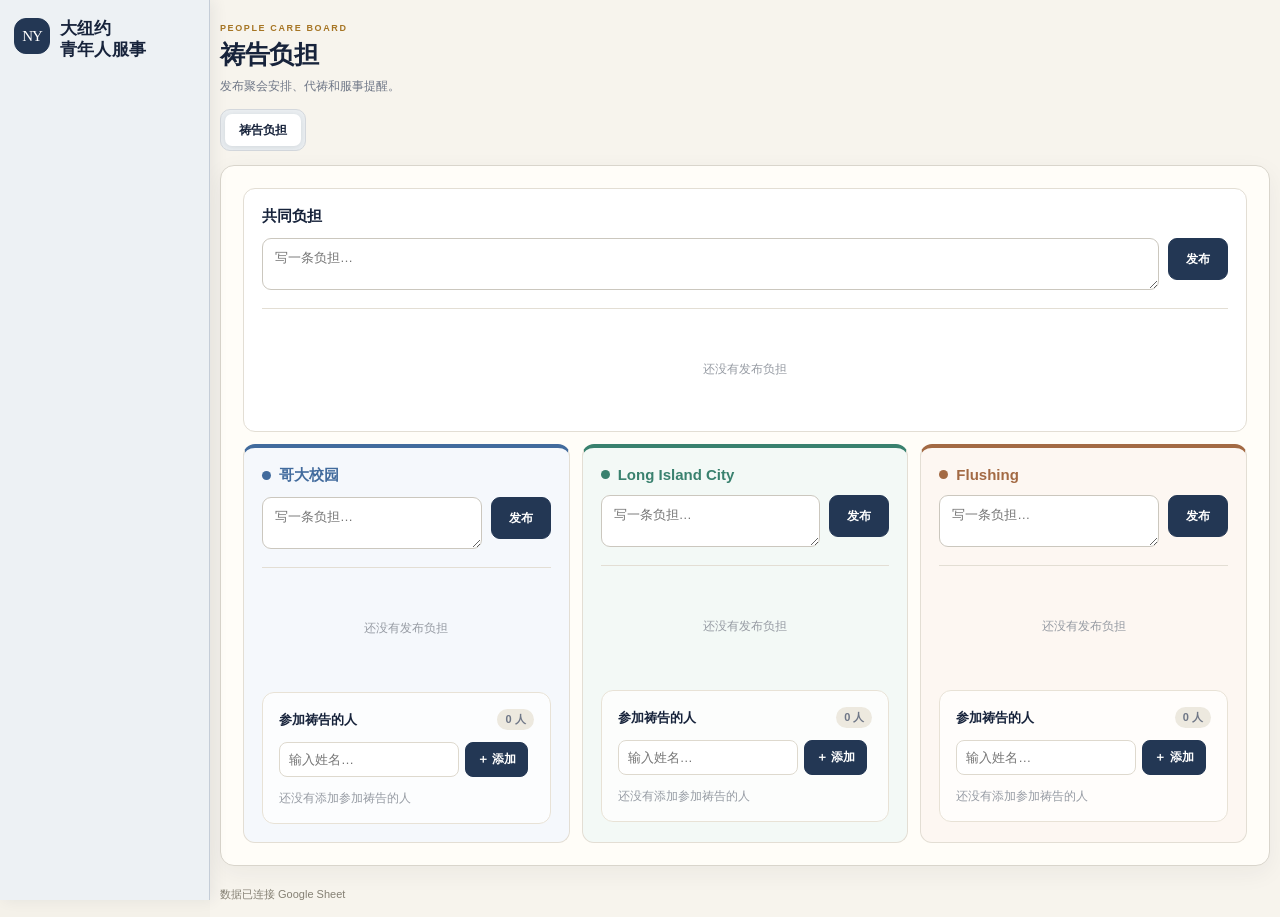
==== commit a1312568: "Update index.html" ====
--- a/index.html
+++ b/index.html
@@ -443,14 +443,30 @@
   .note-dialog.view-mode #personServantSelect{display:none}
   .note-dialog.edit-mode #personServantDisplay{display:none}
   #personServantSelect{width:100%;padding:10px;border:1px solid #d4d8dd;border-radius:8px;margin:8px 0 16px;background:#fff;color:#17233b}
+  body.tabs-locked .view-tab:not([data-view-target="notice"]),
+  body.tabs-locked .control-panel,
+  body.tabs-locked .sheet-link,
+  body.tabs-locked #lockTabsBtn{display:none}
+  body:not(.tabs-locked) #tabUnlockForm{display:none}
+  body.tabs-locked .tab-access{display:none}
+  .tab-access{margin-bottom:14px}
+  #tabAccessDialog{width:min(320px,calc(100% - 48px));padding:24px;border:1px solid #d4d8dd;border-radius:12px;background:#fffdf8;color:#17233b}
+  #tabAccessDialog::backdrop{background:rgba(23,35,59,.3)}
+  #tabAccessDialog form{display:grid;gap:12px}
+  #tabAccessDialog input{width:100%;box-sizing:border-box;padding:10px;border:1px solid #d4d8dd;border-radius:7px}
+  .access-actions{display:flex;justify-content:flex-end;gap:8px}
+  .tab-access form{display:flex;align-items:center;gap:8px;flex-wrap:wrap}
+  .tab-access input{min-width:0;max-width:100%;box-sizing:border-box;padding:8px 10px;border:1px solid #d4d8dd;border-radius:7px}
+  .tab-access label{font-size:12px;color:#647083}
+  #tabAccessMessage{margin:6px 0 0;font-size:12px;color:#a33232}
 </style>
 </head>
-<body>
+<body class="tabs-locked">
 <div class="app-shell">
 <aside class="sidebar">
   <header>
     <div class="brand">
-      <div class="brand-mark" aria-hidden="true">NY</div>
+      <button type="button" class="brand-mark" id="brandAccessBtn" aria-label="NY">NY</button>
       <div>
         <p class="eyebrow">New York Young Gospel</p>
         <h1><span>大纽约</span><span>青年人服事</span></h1>
@@ -502,22 +518,37 @@
   <div class="workspace-heading">
     <div>
       <p class="eyebrow dark">People Care Board</p>
-      <h2 id="workspaceTitle">哥大校园</h2>
-      <p id="workspaceDescription">独立的哥大校园福音名单。</p>
+      <h2 id="workspaceTitle">祷告负担</h2>
+      <p id="workspaceDescription">发布聚会安排、代祷和服事提醒。</p>
     </div>
   </div>
 
   <nav class="view-tabs" aria-label="工作区视图">
-    <button type="button" class="view-tab active" data-view-target="fall2026">哥大校园</button>
+    <button type="button" class="view-tab" data-view-target="fall2026">哥大校园</button>
     <button type="button" class="view-tab" data-view-target="board">Long Island City</button>
     <button type="button" class="view-tab" data-view-target="nyuBrooklyn">NYU- Brooklyn</button>
     <button type="button" class="view-tab" data-view-target="flushing">Flushing</button>
     <button type="button" class="view-tab" data-view-target="categories">Group</button>
     <button type="button" class="view-tab" data-view-target="servants">服事者</button>
-    <button type="button" class="view-tab" data-view-target="notice">祷告负担</button>
+    <button type="button" class="view-tab active" data-view-target="notice">祷告负担</button>
   </nav>
 
-  <div class="workspace-layout" data-view="board">
+  <div class="tab-access">
+    <button id="lockTabsBtn" type="button">重新锁定</button>
+  </div>
+  <dialog id="tabAccessDialog">
+    <form id="tabUnlockForm">
+      <label for="tabAccessCode">访问码</label>
+      <input id="tabAccessCode" type="password" autocomplete="off" required aria-describedby="tabAccessMessage">
+      <p id="tabAccessMessage" role="status" aria-live="polite"></p>
+      <div class="access-actions">
+        <button id="cancelTabAccessBtn" type="button">取消</button>
+        <button type="submit">确认</button>
+      </div>
+    </form>
+  </dialog>
+
+  <div class="workspace-layout" data-view="notice">
     <section class="board-area" aria-label="邀请进度">
       <div class="columns">
         <section class="col" data-status="pool">
@@ -1669,9 +1700,54 @@
   document.getElementById('googleSetupBtn')?.addEventListener('click', setupGoogleSync);
   document.getElementById('googleSaveBtn')?.addEventListener('click', ()=>syncToGoogleSheet(false));
   document.getElementById('googleLoadBtn')?.addEventListener('click', ()=>loadFromGoogleSheet(false));
+  // 页面显示解锁码；这是前端显示控制，不是服务器端身份验证。
+  const TAB_ACCESS_CODE = 'NYYG2026';
+  let tabsUnlocked = false;
+  let accessClickCount = 0;
+  let lastAccessClick = 0;
+  $('#brandAccessBtn').addEventListener('click', ()=>{
+    if(tabsUnlocked) return;
+    const now = Date.now();
+    accessClickCount = now - lastAccessClick < 1000 ? accessClickCount + 1 : 1;
+    lastAccessClick = now;
+    if(accessClickCount < 5) return;
+    accessClickCount = 0;
+    $('#tabAccessDialog').showModal();
+    $('#tabAccessCode').focus();
+  });
+  $('#cancelTabAccessBtn').addEventListener('click', ()=>$('#tabAccessDialog').close());
+  $('#tabAccessDialog').addEventListener('close', ()=>{
+    $('#tabAccessCode').value = '';
+    $('#tabAccessCode').removeAttribute('aria-invalid');
+    $('#tabAccessMessage').textContent = '';
+  });
+  $('#tabUnlockForm').addEventListener('submit', e=>{
+    e.preventDefault();
+    const input = $('#tabAccessCode');
+    if(input.value !== TAB_ACCESS_CODE){
+      $('#tabAccessMessage').textContent = 'Code 不正确，请重新输入。';
+      input.setAttribute('aria-invalid', 'true');
+      input.select();
+      return;
+    }
+    tabsUnlocked = true;
+    input.value = '';
+    input.removeAttribute('aria-invalid');
+    $('#tabAccessMessage').textContent = '';
+    $('#tabAccessDialog').close();
+    document.body.classList.remove('tabs-locked');
+    $('[data-view-target="fall2026"]').focus();
+  });
+  $('#lockTabsBtn').addEventListener('click', ()=>{
+    tabsUnlocked = false;
+    document.body.classList.add('tabs-locked');
+    $('[data-view-target="notice"]').click();
+    $('#brandAccessBtn').focus();
+  });
   $$('.view-tab').forEach(tab=>{
     tab.addEventListener('click', ()=>{
       const view = tab.dataset.viewTarget || 'board';
+      if(!tabsUnlocked && view !== 'notice') return;
       activeListKey = view === 'fall2026' || view === 'nyuBrooklyn' || view === 'flushing' ? view : 'main';
       updateStatusHeadings();
       $('.workspace-layout').dataset.view = view;
@@ -1752,8 +1828,8 @@
     render();
   });
 
-  // —— 初始化
-  render();
+  // —— 初始化：刷新页面后重新锁定。
+  $('[data-view-target="notice"]').click();
   startAutomaticGoogleSync();
 })();
 </script>
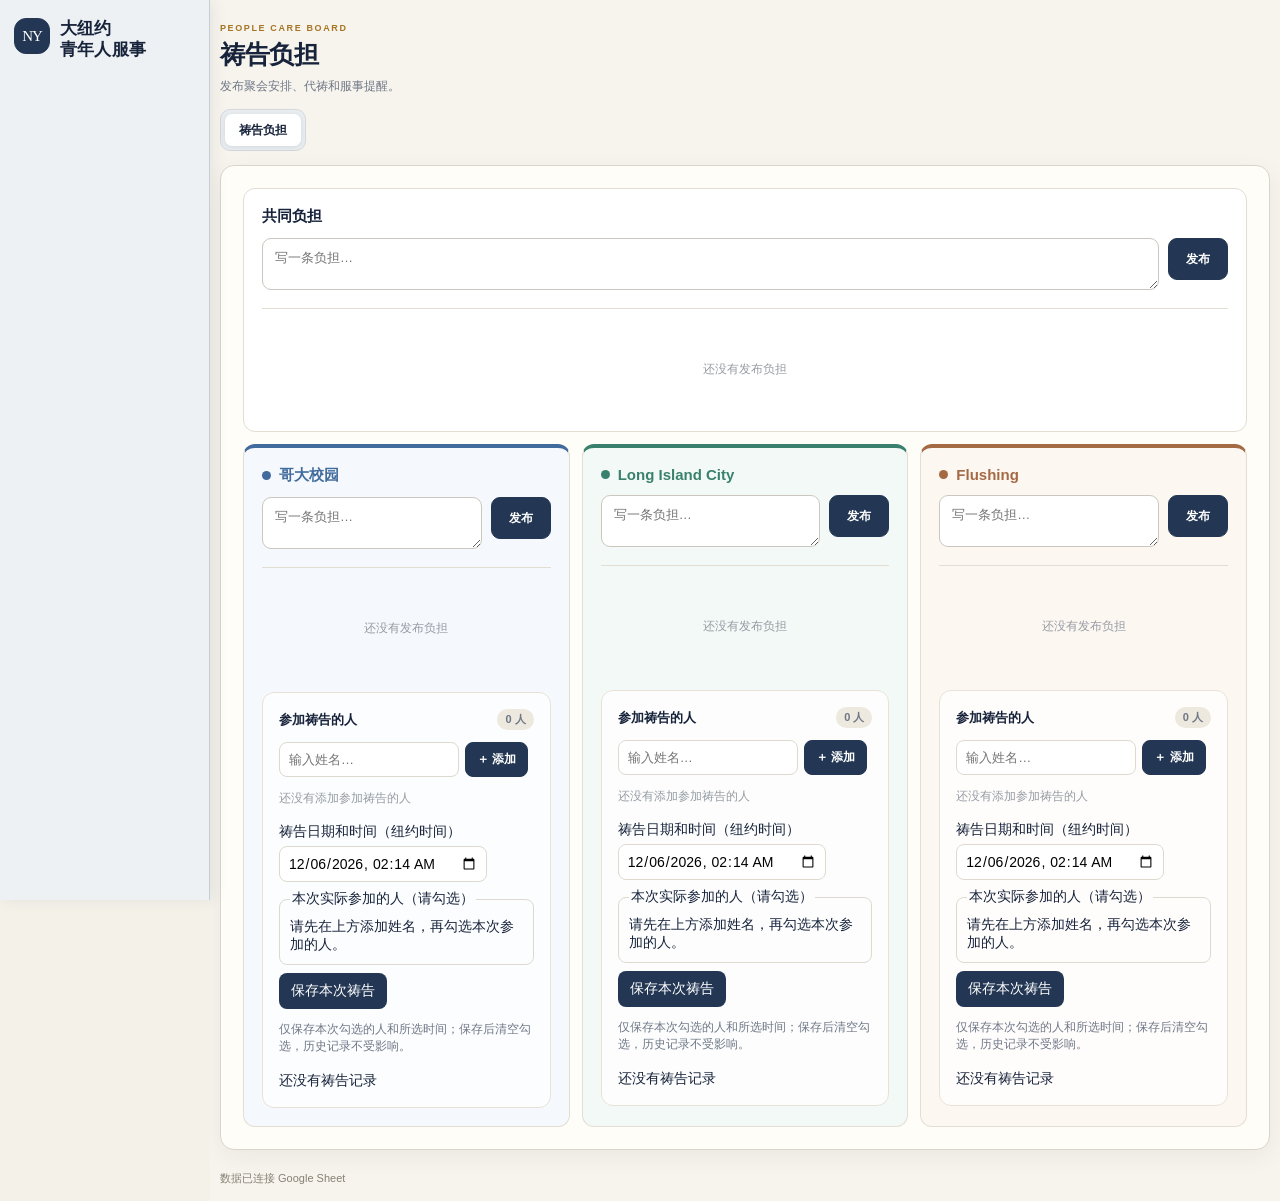
==== commit 981a5cde: "Update index.html" ====
--- a/index.html
+++ b/index.html
@@ -408,6 +408,20 @@
   .prayer-person button{ display:grid; place-items:center; flex:none; width:24px; height:24px; padding:0; border:0; border-radius:50%; background:#f3f0e9; color:#78808b; cursor:pointer; font-size:17px; line-height:1; }
   .prayer-person button:hover,.prayer-person button:focus-visible{ color:#a3424b; background:#fae9e9; }
   .prayer-person select{ max-width:120px; }
+  .prayer-session-form{ display:flex; flex-wrap:wrap; align-items:end; gap:8px; margin-top:16px; }
+  .prayer-session-form label{ display:grid; gap:5px; min-width:0; font-size:14px; }
+  .prayer-session-form input{ box-sizing:border-box; max-width:100%; min-width:0; padding:8px; border:1px solid #ded9ce; border-radius:8px; background:#fff; font:inherit; }
+  .prayer-session-form button{ padding:9px 12px; border:0; border-radius:8px; background:#233754; color:white; cursor:pointer; font-size:14px; }
+  .prayer-attendees{ flex-basis:100%; min-width:0; margin:0; padding:10px; border:1px solid #ded9ce; border-radius:8px; font-size:14px; }
+  .prayer-attendee-options{ display:flex; flex-wrap:wrap; gap:8px 14px; }
+  .prayer-session-form .prayer-attendee{ display:flex; align-items:center; gap:6px; cursor:pointer; }
+  .prayer-attendee input{ width:18px; height:18px; margin:0; }
+  .prayer-history{ margin-top:14px; font-size:14px; line-height:1.6; overflow-wrap:anywhere; }
+  .prayer-session{ padding:10px 0; border-top:1px solid #ded9ce; }
+  .prayer-session time{ font-weight:600; color:#354359; }
+  .prayer-session p{ margin:4px 0; }
+  .prayer-session button{ border:0; background:transparent; color:#a3424b; cursor:pointer; font-size:14px; }
+
   @media(max-width:760px){ .notice-columns{ grid-template-columns:1fr; } }
   .notice-compose{ display:grid; grid-template-columns:minmax(0,1fr) auto; gap:9px; padding-bottom:18px; border-bottom:1px solid #e3ded4; }
   .notice-input{ width:100%; min-height:42px; padding:10px 12px; border:1px solid #cbc7be; border-radius:9px; outline:none; resize:vertical; font-size:13px; }
@@ -702,7 +716,8 @@
         campaigns: { fall2026: emptyListData(), nyuBrooklyn: emptyListData(), flushing: emptyListData() },
         servants: [],
         notices: [],
-        prayerPeople: []
+        prayerPeople: [],
+        prayerSessions: []
       };
       localStorage.setItem(storeKey, JSON.stringify(init));
       return init;
@@ -728,6 +743,7 @@
     if(!state.campaigns.flushing) state.campaigns.flushing = emptyListData();
     if(!Array.isArray(state.notices)) state.notices = [];
     if(!Array.isArray(state.prayerPeople)) state.prayerPeople = [];
+    if(!Array.isArray(state.prayerSessions)) state.prayerSessions = [];
 
     const fall = state.campaigns.fall2026;
     if(!fall.people) fall.people = [];
@@ -1076,6 +1092,39 @@
       section.querySelector('.prayer-count').textContent = people.length + ' 人';
       people.forEach(person=>renderPrayerPerson(person, list, false));
       if(!people.length) list.textContent = '还没有添加参加祷告的人';
+      const options = section.querySelector('.prayer-attendee-options');
+      const selected = new Set(Array.from(options.querySelectorAll('input:checked'), input=>input.value));
+      options.replaceChildren();
+      people.forEach(person=>{
+        const label = document.createElement('label'); label.className = 'prayer-attendee';
+        const checkbox = document.createElement('input'); checkbox.type = 'checkbox'; checkbox.value = person.id;
+        checkbox.checked = selected.has(person.id);
+        const name = document.createElement('span'); name.textContent = person.name;
+        label.append(checkbox, name); options.appendChild(label);
+      });
+      if(!people.length) options.textContent = '请先在上方添加姓名，再勾选本次参加的人。';
+      const history = section.querySelector('.prayer-history'); history.replaceChildren();
+      const sessions = state.prayerSessions.filter(session=>session.section === section.dataset.prayerSection)
+        .slice().sort((a,b)=>b.prayedAt.localeCompare(a.prayedAt));
+      if(!sessions.length) history.textContent = '还没有祷告记录';
+      sessions.forEach(session=>{
+        const item = document.createElement('article'); item.className = 'prayer-session';
+        const time = document.createElement('time'); time.dateTime = session.prayedAt;
+        // Store New York wall time as entered, without browser timezone conversion.
+        const [date, clock] = session.prayedAt.split('T');
+        const [year, month, day] = date.split('-');
+        time.textContent = `${year}年${Number(month)}月${Number(day)}日 ${clock}（纽约时间）`;
+        const names = document.createElement('p');
+        names.textContent = '参加祷告：' + (session.people.length ? session.people.map(person=>person.name).join('、') : '未记录参加人');
+        const remove = document.createElement('button'); remove.type = 'button'; remove.textContent = '删除记录';
+        remove.setAttribute('aria-label', '删除' + time.textContent + '的祷告记录');
+        remove.addEventListener('click', ()=>{
+          if(!confirm('确定删除这次祷告记录？')) return;
+          const latest = load(); latest.prayerSessions = latest.prayerSessions.filter(record=>record.id !== session.id);
+          save(latest); renderNotices();
+        });
+        item.append(time, names, remove); history.appendChild(item);
+      });
     });
     const unassigned = state.prayerPeople.filter(p=>!['columbia','lic','flushing'].includes(p.section));
     const unassignedSection = $('#unassignedPrayer'); unassignedSection.hidden = !unassigned.length;
@@ -1092,8 +1141,42 @@
     });
     input.addEventListener('keydown', e=>{ if((e.metaKey || e.ctrlKey) && e.key === 'Enter') form.requestSubmit(); });
   });
+  function newYorkPrayerTime(){
+    const parts = new Intl.DateTimeFormat('en-US', {timeZone:'America/New_York', year:'numeric', month:'2-digit', day:'2-digit', hour:'2-digit', minute:'2-digit', hourCycle:'h23'}).formatToParts(new Date());
+    const values = Object.fromEntries(parts.map(part=>[part.type, part.value]));
+    return `${values.year}-${values.month}-${values.day}T${values.hour}:${values.minute}`;
+  }
   document.querySelectorAll('[data-prayer-section]').forEach(section=>{
-    section.querySelector('form').addEventListener('submit', e=>{
+    const form = document.createElement('form'); form.className = 'prayer-session-form';
+    const label = document.createElement('label'); label.textContent = '祷告日期和时间（纽约时间）';
+    const dateInput = document.createElement('input'); dateInput.type = 'datetime-local'; dateInput.required = true;
+    dateInput.value = newYorkPrayerTime(); label.appendChild(dateInput);
+    const button = document.createElement('button'); button.type = 'submit'; button.textContent = '保存本次祷告';
+    const attendees = document.createElement('fieldset'); attendees.className = 'prayer-attendees';
+    const legend = document.createElement('legend'); legend.textContent = '本次实际参加的人（请勾选）';
+    const options = document.createElement('div'); options.className = 'prayer-attendee-options';
+    attendees.append(legend, options);
+    form.append(label, attendees, button);
+    const hint = document.createElement('p'); hint.className = 'muted'; hint.textContent = '仅保存本次勾选的人和所选时间；保存后清空勾选，历史记录不受影响。';
+    const history = document.createElement('div'); history.className = 'prayer-history'; history.setAttribute('aria-live', 'polite');
+    section.append(form, hint, history);
+    form.addEventListener('submit', e=>{
+      e.preventDefault(); if(!form.reportValidity()) return;
+      const state = load(); const location = section.dataset.prayerSection;
+      if(state.prayerSessions.some(session=>session.section === location && session.prayedAt === dateInput.value)){
+        alert('这个时间的祷告已经记录了'); return;
+      }
+      const selected = new Set(Array.from(options.querySelectorAll('input:checked'), input=>input.value));
+      const people = state.prayerPeople.filter(person=>person.section === location && selected.has(person.id))
+        .map(person=>({id:person.id, name:person.name}));
+      if(!people.length){ alert('请勾选本次实际参加祷告的人'); return; }
+      state.prayerSessions.push({id:'ps_' + crypto.randomUUID(), section:location, prayedAt:dateInput.value,
+        people,
+        createdAt:new Date().toISOString()});
+      save(state); options.querySelectorAll('input').forEach(input=>{ input.checked = false; });
+      dateInput.value = newYorkPrayerTime(); renderNotices();
+    });
+    section.querySelector('.prayer-form').addEventListener('submit', e=>{
       e.preventDefault(); const input = e.currentTarget.querySelector('input'); const name = normalizedName(input.value); if(!name) return;
       const state = load(); const location = section.dataset.prayerSection;
       if(state.prayerPeople.some(p=>p.section === location && p.name.toLowerCase() === name.toLowerCase())){ alert('这个名字已经添加了'); return; }
